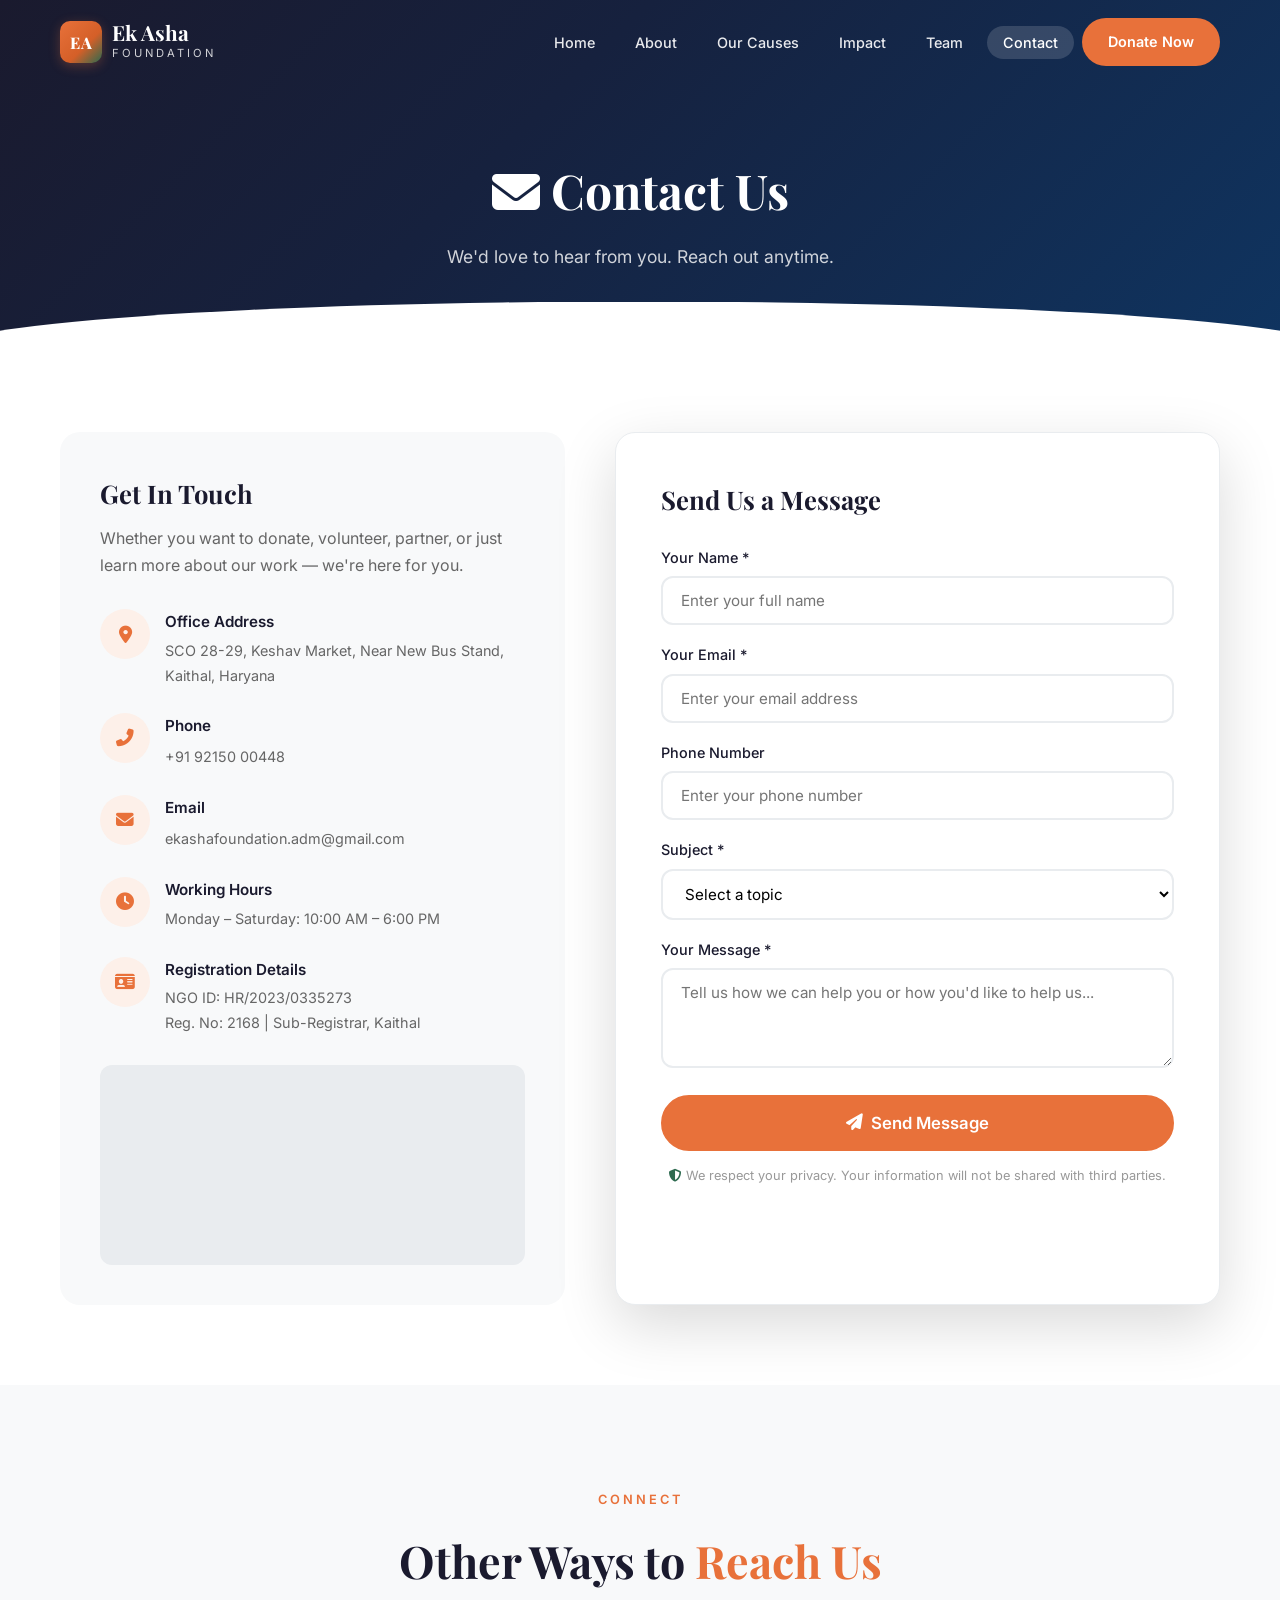
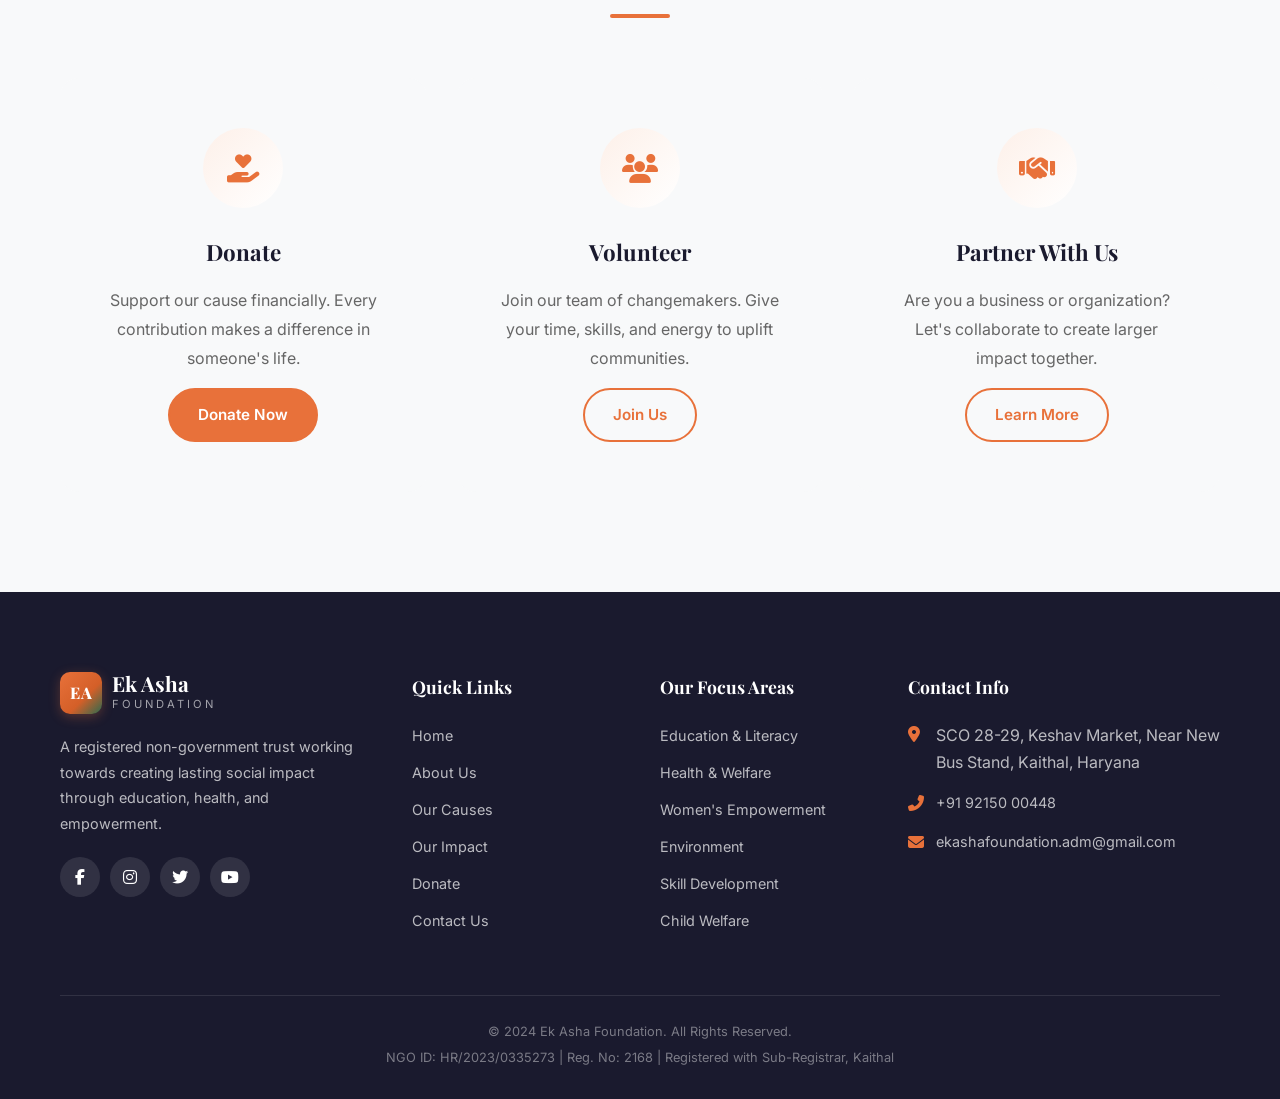
==== contact.html @ ba0895a5 "Initial commit: Ek Asha Foundation NGO website with donation, contact, Gupt Daan feature, and news s" ====
<!DOCTYPE html>
<html lang="en">
<head>
    <meta charset="UTF-8">
    <meta name="viewport" content="width=device-width, initial-scale=1.0">
    <title>Contact Us — Ek Asha Foundation</title>
    <meta name="description" content="Get in touch with Ek Asha Foundation. Visit our office in Kaithal, call us, or send us a message.">
    <link rel="preconnect" href="https://fonts.googleapis.com">
    <link href="https://fonts.googleapis.com/css2?family=Playfair+Display:wght@400;600;700;800&family=Inter:wght@300;400;500;600;700&display=swap" rel="stylesheet">
    <link rel="stylesheet" href="https://cdnjs.cloudflare.com/ajax/libs/font-awesome/6.5.0/css/all.min.css">
    <link rel="stylesheet" href="css/style.css">
</head>
<body>

    <!-- Navigation -->
    <nav class="navbar scrolled" id="navbar">
        <div class="container nav-container">
            <a href="index.html" class="logo">
                <span class="logo-icon"><span class="logo-monogram">EA</span></span>
                <div>
                    <span class="logo-text">Ek Asha</span>
                    <span class="logo-sub">Foundation</span>
                </div>
            </a>
            <ul class="nav-links" id="navLinks">
                <li><a href="index.html">Home</a></li>
                <li><a href="index.html#about">About</a></li>
                <li><a href="index.html#causes">Our Causes</a></li>
                <li><a href="index.html#impact">Impact</a></li>
                <li><a href="index.html#team">Team</a></li>
                <li><a href="contact.html" class="active">Contact</a></li>
                <li><a href="donate.html" class="btn btn-donate-nav">Donate Now</a></li>
            </ul>
            <button class="hamburger" id="hamburger" aria-label="Toggle menu">
                <span></span><span></span><span></span>
            </button>
        </div>
    </nav>

    <!-- Page Header -->
    <div class="page-header">
        <h1><i class="fas fa-envelope"></i> Contact Us</h1>
        <p>We'd love to hear from you. Reach out anytime.</p>
    </div>

    <!-- Contact Section -->
    <section class="contact-section">
        <div class="container">
            <div class="contact-grid">
                <!-- Left: Contact Info -->
                <div class="contact-info-card">
                    <h2>Get In Touch</h2>
                    <p>Whether you want to donate, volunteer, partner, or just learn more about our work — we're here for you.</p>

                    <div class="contact-info-item">
                        <div class="contact-info-icon">
                            <i class="fas fa-map-marker-alt"></i>
                        </div>
                        <div class="contact-info-text">
                            <h4>Office Address</h4>
                            <p>SCO 28-29, Keshav Market, Near New Bus Stand, Kaithal, Haryana</p>
                        </div>
                    </div>

                    <div class="contact-info-item">
                        <div class="contact-info-icon">
                            <i class="fas fa-phone-alt"></i>
                        </div>
                        <div class="contact-info-text">
                            <h4>Phone</h4>
                            <a href="tel:+919215000448">+91 92150 00448</a>
                        </div>
                    </div>

                    <div class="contact-info-item">
                        <div class="contact-info-icon">
                            <i class="fas fa-envelope"></i>
                        </div>
                        <div class="contact-info-text">
                            <h4>Email</h4>
                            <a href="mailto:ekashafoundation.adm@gmail.com">ekashafoundation.adm@gmail.com</a>
                        </div>
                    </div>

                    <div class="contact-info-item">
                        <div class="contact-info-icon">
                            <i class="fas fa-clock"></i>
                        </div>
                        <div class="contact-info-text">
                            <h4>Working Hours</h4>
                            <p>Monday – Saturday: 10:00 AM – 6:00 PM</p>
                        </div>
                    </div>

                    <div class="contact-info-item">
                        <div class="contact-info-icon">
                            <i class="fas fa-id-card"></i>
                        </div>
                        <div class="contact-info-text">
                            <h4>Registration Details</h4>
                            <p>NGO ID: HR/2023/0335273<br>Reg. No: 2168 | Sub-Registrar, Kaithal</p>
                        </div>
                    </div>

                    <!-- Map -->
                    <div class="contact-map">
                        <iframe
                            src="https://www.google.com/maps/embed?pb=!1m18!1m12!1m3!1d3452.5!2d76.4!3d29.8!2m3!1f0!2f0!3f0!3m2!1i1024!2i768!4f13.1!3m3!1m2!1s0x0%3A0x0!2sKaithal%2C+Haryana!5e0!3m2!1sen!2sin!4v1"
                            allowfullscreen=""
                            loading="lazy"
                            referrerpolicy="no-referrer-when-downgrade"
                            title="Ek Asha Foundation Location">
                        </iframe>
                    </div>
                </div>

                <!-- Right: Contact Form -->
                <div class="contact-form-card">
                    <h2>Send Us a Message</h2>

                    <form id="contactForm">
                        <div class="form-group">
                            <label for="contactName">Your Name *</label>
                            <input type="text" id="contactName" name="name" placeholder="Enter your full name" required>
                        </div>

                        <div class="form-group">
                            <label for="contactEmail">Your Email *</label>
                            <input type="email" id="contactEmail" name="email" placeholder="Enter your email address" required>
                        </div>

                        <div class="form-group">
                            <label for="contactPhone">Phone Number</label>
                            <input type="tel" id="contactPhone" name="phone" placeholder="Enter your phone number">
                        </div>

                        <div class="form-group">
                            <label for="contactSubject">Subject *</label>
                            <select id="contactSubject" name="subject" required>
                                <option value="">Select a topic</option>
                                <option value="donation">Donation Inquiry</option>
                                <option value="volunteer">Volunteer</option>
                                <option value="partnership">Partnership / Collaboration</option>
                                <option value="programs">Program Information</option>
                                <option value="media">Media / Press</option>
                                <option value="other">Other</option>
                            </select>
                        </div>

                        <div class="form-group">
                            <label for="contactMessage">Your Message *</label>
                            <textarea id="contactMessage" name="message" placeholder="Tell us how we can help you or how you'd like to help us..." required></textarea>
                        </div>

                        <button type="submit" class="btn btn-primary btn-lg" style="width: 100%; justify-content: center;">
                            <i class="fas fa-paper-plane"></i> Send Message
                        </button>

                        <p class="form-note">
                            <i class="fas fa-shield-alt"></i> We respect your privacy. Your information will not be shared with third parties.
                        </p>
                    </form>
                </div>
            </div>
        </div>
    </section>

    <!-- Other Ways to Connect -->
    <section class="section" style="background: var(--bg-light);">
        <div class="container">
            <div class="section-header">
                <span class="section-tag">Connect</span>
                <h2>Other Ways to <span class="highlight">Reach Us</span></h2>
                <div class="section-line"></div>
            </div>
            <div class="mv-grid">
                <div class="mv-card">
                    <div class="mv-icon"><i class="fas fa-hand-holding-heart"></i></div>
                    <h3>Donate</h3>
                    <p>Support our cause financially. Every contribution makes a difference in someone's life.</p>
                    <a href="donate.html" class="btn btn-primary" style="margin-top: 15px;">Donate Now</a>
                </div>
                <div class="mv-card">
                    <div class="mv-icon"><i class="fas fa-users"></i></div>
                    <h3>Volunteer</h3>
                    <p>Join our team of changemakers. Give your time, skills, and energy to uplift communities.</p>
                    <a href="mailto:ekashafoundation.adm@gmail.com" class="btn btn-outline" style="margin-top: 15px;">Join Us</a>
                </div>
                <div class="mv-card">
                    <div class="mv-icon"><i class="fas fa-handshake"></i></div>
                    <h3>Partner With Us</h3>
                    <p>Are you a business or organization? Let's collaborate to create larger impact together.</p>
                    <a href="mailto:ekashafoundation.adm@gmail.com" class="btn btn-outline" style="margin-top: 15px;">Learn More</a>
                </div>
            </div>
        </div>
    </section>

    <!-- Footer -->
    <footer class="footer">
        <div class="container">
            <div class="footer-grid">
                <div class="footer-col">
                    <div class="footer-logo">
                        <span class="logo-icon"><span class="logo-monogram">EA</span></span>
                        <div>
                            <span class="logo-text">Ek Asha</span>
                            <span class="logo-sub">Foundation</span>
                        </div>
                    </div>
                    <p>A registered non-government trust working towards creating lasting social impact through education, health, and empowerment.</p>
                    <div class="footer-social">
                        <a href="#" aria-label="Facebook"><i class="fab fa-facebook-f"></i></a>
                        <a href="#" aria-label="Instagram"><i class="fab fa-instagram"></i></a>
                        <a href="#" aria-label="Twitter"><i class="fab fa-twitter"></i></a>
                        <a href="#" aria-label="YouTube"><i class="fab fa-youtube"></i></a>
                    </div>
                </div>
                <div class="footer-col">
                    <h4>Quick Links</h4>
                    <ul>
                        <li><a href="index.html">Home</a></li>
                        <li><a href="index.html#about">About Us</a></li>
                        <li><a href="index.html#causes">Our Causes</a></li>
                        <li><a href="index.html#impact">Our Impact</a></li>
                        <li><a href="donate.html">Donate</a></li>
                        <li><a href="contact.html">Contact Us</a></li>
                    </ul>
                </div>
                <div class="footer-col">
                    <h4>Our Focus Areas</h4>
                    <ul>
                        <li><a href="index.html#causes">Education & Literacy</a></li>
                        <li><a href="index.html#causes">Health & Welfare</a></li>
                        <li><a href="index.html#causes">Women's Empowerment</a></li>
                        <li><a href="index.html#causes">Environment</a></li>
                        <li><a href="index.html#causes">Skill Development</a></li>
                        <li><a href="index.html#causes">Child Welfare</a></li>
                    </ul>
                </div>
                <div class="footer-col">
                    <h4>Contact Info</h4>
                    <ul class="contact-list">
                        <li>
                            <i class="fas fa-map-marker-alt"></i>
                            <span>SCO 28-29, Keshav Market, Near New Bus Stand, Kaithal, Haryana</span>
                        </li>
                        <li>
                            <i class="fas fa-phone-alt"></i>
                            <a href="tel:+919215000448">+91 92150 00448</a>
                        </li>
                        <li>
                            <i class="fas fa-envelope"></i>
                            <a href="mailto:ekashafoundation.adm@gmail.com">ekashafoundation.adm@gmail.com</a>
                        </li>
                    </ul>
                </div>
            </div>
            <div class="footer-bottom">
                <div class="footer-legal">
                    <p>&copy; 2024 Ek Asha Foundation. All Rights Reserved.</p>
                    <p>NGO ID: HR/2023/0335273 | Reg. No: 2168 | Registered with Sub-Registrar, Kaithal</p>
                </div>
            </div>
        </div>
    </footer>

    <a href="#" class="back-to-top visible" id="backToTop" aria-label="Back to top">
        <i class="fas fa-arrow-up"></i>
    </a>

    <script src="js/main.js"></script>
</body>
</html>
---- css/style.css ----
/* ========================================
   EK ASHA FOUNDATION — MAIN STYLESHEET
   Professional NGO Website Design
   ======================================== */

/* ---- CSS Variables ---- */
:root {
    --primary: #e8713a;
    --primary-dark: #d45f28;
    --primary-light: #fdf0e9;
    --secondary: #2d6a4f;
    --secondary-dark: #1b4332;
    --secondary-light: #d8f3dc;
    --accent: #f9c74f;
    --dark: #1a1a2e;
    --dark-2: #16213e;
    --text: #333333;
    --text-light: #666666;
    --text-muted: #999999;
    --bg: #ffffff;
    --bg-light: #f8f9fa;
    --bg-warm: #fefaf6;
    --border: #e9ecef;
    --shadow: 0 4px 20px rgba(0, 0, 0, 0.08);
    --shadow-lg: 0 10px 40px rgba(0, 0, 0, 0.12);
    --shadow-xl: 0 20px 60px rgba(0, 0, 0, 0.15);
    --radius: 12px;
    --radius-lg: 20px;
    --radius-xl: 30px;
    --transition: all 0.3s cubic-bezier(0.4, 0, 0.2, 1);
    --font-heading: 'Playfair Display', Georgia, serif;
    --font-body: 'Inter', -apple-system, BlinkMacSystemFont, sans-serif;
}

/* ---- Reset & Base ---- */
*,
*::before,
*::after {
    margin: 0;
    padding: 0;
    box-sizing: border-box;
}

html {
    scroll-behavior: smooth;
    font-size: 16px;
}

body {
    font-family: var(--font-body);
    color: var(--text);
    background: var(--bg);
    line-height: 1.7;
    overflow-x: hidden;
    -webkit-font-smoothing: antialiased;
}

a {
    text-decoration: none;
    color: inherit;
    transition: var(--transition);
}

img {
    max-width: 100%;
    display: block;
}

ul {
    list-style: none;
}

.container {
    max-width: 1200px;
    margin: 0 auto;
    padding: 0 20px;
}

.section {
    padding: 100px 0;
}

/* ---- Preloader ---- */

/* Logo Monogram */
.logo-monogram {
    display: inline-flex;
    align-items: center;
    justify-content: center;
    width: 42px;
    height: 42px;
    border-radius: 10px;
    background: linear-gradient(135deg, var(--primary) 0%, #d45f28 60%, var(--secondary) 100%);
    color: white;
    font-family: var(--font-heading);
    font-weight: 800;
    font-size: 1rem;
    letter-spacing: 1px;
    box-shadow: 0 3px 12px rgba(232, 113, 58, 0.3);
    transition: var(--transition);
}

.logo:hover .logo-monogram,
.footer-logo:hover .logo-monogram {
    transform: rotate(-5deg) scale(1.05);
    box-shadow: 0 5px 20px rgba(232, 113, 58, 0.5);
}

.loader .logo-monogram {
    width: 70px;
    height: 70px;
    font-size: 1.6rem;
    border-radius: 16px;
    animation: pulse 1.5s infinite;
}

#preloader {
    position: fixed;
    top: 0;
    left: 0;
    width: 100%;
    height: 100%;
    background: var(--dark);
    display: flex;
    align-items: center;
    justify-content: center;
    z-index: 10000;
    transition: opacity 0.5s, visibility 0.5s;
}

#preloader.hidden {
    opacity: 0;
    visibility: hidden;
}

.loader {
    text-align: center;
    color: white;
}

.loader-icon {
    font-size: 3rem;
    display: flex;
    align-items: center;
    justify-content: center;
}

.loader p {
    margin-top: 15px;
    font-family: var(--font-heading);
    font-size: 1.2rem;
    letter-spacing: 2px;
    opacity: 0.8;
}

@keyframes pulse {
    0%, 100% { transform: scale(1); opacity: 1; }
    50% { transform: scale(1.2); opacity: 0.7; }
}

/* ---- Buttons ---- */
.btn {
    display: inline-flex;
    align-items: center;
    gap: 8px;
    padding: 12px 28px;
    border-radius: 50px;
    font-weight: 600;
    font-size: 0.95rem;
    border: 2px solid transparent;
    cursor: pointer;
    transition: var(--transition);
    font-family: var(--font-body);
    text-align: center;
}

.btn-lg {
    padding: 16px 36px;
    font-size: 1.05rem;
}

.btn-primary {
    background: var(--primary);
    color: white;
    border-color: var(--primary);
}

.btn-primary:hover {
    background: var(--primary-dark);
    border-color: var(--primary-dark);
    transform: translateY(-2px);
    box-shadow: 0 8px 25px rgba(232, 113, 58, 0.4);
}

.btn-outline {
    background: transparent;
    color: var(--primary);
    border-color: var(--primary);
}

.btn-outline:hover {
    background: var(--primary);
    color: white;
    transform: translateY(-2px);
}

.btn-outline-light {
    background: transparent;
    color: white;
    border-color: white;
}

.btn-outline-light:hover {
    background: white;
    color: var(--dark);
    transform: translateY(-2px);
}

/* ---- Navbar ---- */
.navbar {
    position: fixed;
    top: 0;
    left: 0;
    width: 100%;
    z-index: 1000;
    padding: 18px 0;
    transition: var(--transition);
    background: transparent;
}

.navbar.scrolled {
    background: rgba(255, 255, 255, 0.97);
    backdrop-filter: blur(20px);
    padding: 10px 0;
    box-shadow: 0 2px 30px rgba(0, 0, 0, 0.08);
}

.nav-container {
    display: flex;
    align-items: center;
    justify-content: space-between;
}

.logo {
    display: flex;
    align-items: center;
    gap: 10px;
}

.logo-icon {
    font-size: 1.8rem;
    display: flex;
    align-items: center;
}

.logo-text {
    display: block;
    font-family: var(--font-heading);
    font-weight: 700;
    font-size: 1.3rem;
    color: white;
    line-height: 1.1;
}

.logo-sub {
    display: block;
    font-size: 0.7rem;
    letter-spacing: 3px;
    text-transform: uppercase;
    color: rgba(255, 255, 255, 0.8);
    font-weight: 400;
}

.navbar.scrolled .logo-text {
    color: var(--dark);
}

.navbar.scrolled .logo-sub {
    color: var(--text-light);
}

.nav-links {
    display: flex;
    align-items: center;
    gap: 8px;
}

.nav-links a {
    color: rgba(255, 255, 255, 0.9);
    font-size: 0.9rem;
    font-weight: 500;
    padding: 8px 16px;
    border-radius: 50px;
    transition: var(--transition);
}

.nav-links a:hover,
.nav-links a.active {
    color: white;
    background: rgba(255, 255, 255, 0.15);
}

.navbar.scrolled .nav-links a {
    color: var(--text);
}

.navbar.scrolled .nav-links a:hover,
.navbar.scrolled .nav-links a.active {
    color: var(--primary);
    background: var(--primary-light);
}

.btn-donate-nav {
    background: var(--primary) !important;
    color: white !important;
    padding: 10px 24px !important;
    font-weight: 600 !important;
}

.btn-donate-nav:hover {
    background: var(--primary-dark) !important;
    transform: translateY(-2px);
    box-shadow: 0 5px 15px rgba(232, 113, 58, 0.4);
}

.hamburger {
    display: none;
    flex-direction: column;
    gap: 5px;
    background: none;
    border: none;
    cursor: pointer;
    padding: 5px;
    z-index: 1001;
}

.hamburger span {
    width: 25px;
    height: 3px;
    background: white;
    border-radius: 3px;
    transition: var(--transition);
}

.navbar.scrolled .hamburger span {
    background: var(--dark);
}

.hamburger.active span:nth-child(1) {
    transform: rotate(45deg) translate(5px, 6px);
}

.hamburger.active span:nth-child(2) {
    opacity: 0;
}

.hamburger.active span:nth-child(3) {
    transform: rotate(-45deg) translate(5px, -6px);
}

/* ---- Hero Section ---- */
.hero {
    position: relative;
    min-height: 100vh;
    display: flex;
    align-items: center;
    justify-content: center;
    background: linear-gradient(135deg, #1a1a2e 0%, #16213e 40%, #0f3460 100%);
    overflow: hidden;
}

.hero-overlay {
    position: absolute;
    top: 0;
    left: 0;
    width: 100%;
    height: 100%;
    background:
        radial-gradient(ellipse at 30% 50%, rgba(232, 113, 58, 0.15) 0%, transparent 60%),
        radial-gradient(ellipse at 70% 80%, rgba(45, 106, 79, 0.15) 0%, transparent 50%);
}

.hero-particles {
    position: absolute;
    top: 0;
    left: 0;
    width: 100%;
    height: 100%;
    pointer-events: none;
}

.particle {
    position: absolute;
    width: 4px;
    height: 4px;
    background: rgba(255, 255, 255, 0.3);
    border-radius: 50%;
    animation: float-particle linear infinite;
}

@keyframes float-particle {
    0% { transform: translateY(100vh) rotate(0deg); opacity: 0; }
    10% { opacity: 1; }
    90% { opacity: 1; }
    100% { transform: translateY(-10vh) rotate(720deg); opacity: 0; }
}

.hero-content {
    position: relative;
    z-index: 2;
    text-align: center;
    color: white;
    padding-top: 80px;
}

.hero-badge {
    display: inline-block;
    padding: 8px 20px;
    background: rgba(255, 255, 255, 0.1);
    border: 1px solid rgba(255, 255, 255, 0.2);
    border-radius: 50px;
    font-size: 0.8rem;
    letter-spacing: 1px;
    margin-bottom: 30px;
    backdrop-filter: blur(10px);
}

.hero h1 {
    font-family: var(--font-heading);
    font-size: clamp(2.5rem, 6vw, 4.5rem);
    font-weight: 800;
    line-height: 1.15;
    margin-bottom: 25px;
}

.highlight {
    color: var(--primary);
}

.highlight-light {
    color: var(--accent);
}

.hero-subtitle {
    font-size: clamp(1rem, 2vw, 1.2rem);
    max-width: 650px;
    margin: 0 auto 40px;
    opacity: 0.85;
    line-height: 1.8;
    font-weight: 300;
}

.hero-buttons {
    display: flex;
    gap: 16px;
    justify-content: center;
    flex-wrap: wrap;
    margin-bottom: 60px;
}

.hero-stats {
    display: flex;
    gap: 50px;
    justify-content: center;
    flex-wrap: wrap;
    padding-top: 40px;
    border-top: 1px solid rgba(255, 255, 255, 0.1);
}

.hero-stat {
    text-align: center;
}

.stat-number {
    display: block;
    font-family: var(--font-heading);
    font-size: 2.5rem;
    font-weight: 700;
    color: var(--accent);
}

.stat-plus {
    font-family: var(--font-heading);
    font-size: 2rem;
    font-weight: 700;
    color: var(--accent);
}

.stat-label {
    display: block;
    font-size: 0.85rem;
    opacity: 0.7;
    margin-top: 5px;
    letter-spacing: 1px;
    text-transform: uppercase;
}

.hero-scroll {
    position: absolute;
    bottom: 30px;
    left: 50%;
    transform: translateX(-50%);
    z-index: 2;
}

.hero-scroll a {
    color: white;
    font-size: 1.5rem;
    opacity: 0.5;
    animation: bounce 2s infinite;
}

@keyframes bounce {
    0%, 20%, 50%, 80%, 100% { transform: translateY(0); }
    40% { transform: translateY(-10px); }
    60% { transform: translateY(-5px); }
}

/* ---- Section Headers ---- */
.section-header {
    text-align: center;
    margin-bottom: 60px;
}

.section-tag {
    display: inline-block;
    font-size: 0.8rem;
    font-weight: 600;
    letter-spacing: 3px;
    text-transform: uppercase;
    color: var(--primary);
    margin-bottom: 12px;
}

.section-header h2 {
    font-family: var(--font-heading);
    font-size: clamp(1.8rem, 4vw, 2.8rem);
    font-weight: 700;
    color: var(--dark);
    margin-bottom: 15px;
}

.section-header.light h2 {
    color: white;
}

.section-header.light .section-tag {
    color: var(--accent);
}

.section-line {
    width: 60px;
    height: 4px;
    background: var(--primary);
    margin: 0 auto 20px;
    border-radius: 2px;
}

.section-line.light {
    background: var(--accent);
}

.section-desc {
    font-size: 1.05rem;
    color: var(--text-light);
    max-width: 600px;
    margin: 0 auto;
}

/* ---- About Section ---- */
.about {
    background: var(--bg-warm);
}

.about-grid {
    display: grid;
    grid-template-columns: 1fr 1fr;
    gap: 60px;
    align-items: center;
}

.about-content h3 {
    font-family: var(--font-heading);
    font-size: 1.6rem;
    margin-bottom: 20px;
    color: var(--dark);
}

.about-content p {
    color: var(--text-light);
    margin-bottom: 15px;
    line-height: 1.8;
}

.about-features {
    display: flex;
    flex-direction: column;
    gap: 12px;
    margin: 25px 0 30px;
}

.about-feature {
    display: flex;
    align-items: center;
    gap: 12px;
    font-weight: 500;
}

.about-feature i {
    color: var(--secondary);
    font-size: 1.1rem;
}

.about-card-stack {
    display: flex;
    flex-direction: column;
    gap: 20px;
}

.about-card {
    background: white;
    padding: 30px;
    border-radius: var(--radius);
    box-shadow: var(--shadow);
    display: flex;
    align-items: center;
    gap: 20px;
    transition: var(--transition);
}

.about-card:hover {
    transform: translateX(10px);
    box-shadow: var(--shadow-lg);
}

.about-card-icon {
    font-size: 2rem;
    min-width: 50px;
    text-align: center;
}

.about-card h4 {
    font-family: var(--font-heading);
    font-size: 1.1rem;
    margin-bottom: 5px;
}

.about-card p {
    font-size: 0.9rem;
    color: var(--text-light);
    margin-bottom: 0;
}

/* ---- Mission & Vision ---- */
.mission-vision {
    background: white;
}

.mv-grid {
    display: grid;
    grid-template-columns: repeat(3, 1fr);
    gap: 30px;
}

.mv-card {
    text-align: center;
    padding: 50px 35px;
    border-radius: var(--radius-lg);
    background: var(--bg-light);
    transition: var(--transition);
    position: relative;
    overflow: hidden;
}

.mv-card::before {
    content: '';
    position: absolute;
    top: 0;
    left: 0;
    width: 100%;
    height: 4px;
    background: linear-gradient(90deg, var(--primary), var(--secondary));
    transform: scaleX(0);
    transition: var(--transition);
}

.mv-card:hover::before {
    transform: scaleX(1);
}

.mv-card:hover {
    transform: translateY(-5px);
    box-shadow: var(--shadow-lg);
}

.mv-icon {
    width: 80px;
    height: 80px;
    border-radius: 50%;
    background: linear-gradient(135deg, var(--primary-light), white);
    display: flex;
    align-items: center;
    justify-content: center;
    margin: 0 auto 25px;
}

.mv-icon i {
    font-size: 1.8rem;
    color: var(--primary);
}

.mv-card h3 {
    font-family: var(--font-heading);
    font-size: 1.4rem;
    margin-bottom: 15px;
    color: var(--dark);
}

.mv-card p {
    color: var(--text-light);
    line-height: 1.8;
}

/* ---- Causes Section ---- */
.causes {
    background: var(--bg-light);
}

.causes-grid {
    display: grid;
    grid-template-columns: repeat(4, 1fr);
    gap: 25px;
}

.cause-card {
    background: white;
    border-radius: var(--radius);
    padding: 35px 25px;
    text-align: center;
    transition: var(--transition);
    position: relative;
    overflow: hidden;
}

.cause-card:hover {
    transform: translateY(-8px);
    box-shadow: var(--shadow-lg);
}

.cause-icon {
    width: 70px;
    height: 70px;
    border-radius: 50%;
    background: var(--primary-light);
    display: flex;
    align-items: center;
    justify-content: center;
    margin: 0 auto 20px;
    transition: var(--transition);
}

.cause-card:hover .cause-icon {
    background: var(--primary);
}

.cause-icon i {
    font-size: 1.5rem;
    color: var(--primary);
    transition: var(--transition);
}

.cause-card:hover .cause-icon i {
    color: white;
}

.cause-card h3 {
    font-family: var(--font-heading);
    font-size: 1.1rem;
    margin-bottom: 12px;
    color: var(--dark);
}

.cause-card p {
    font-size: 0.88rem;
    color: var(--text-light);
    line-height: 1.7;
    margin-bottom: 20px;
}

.cause-progress {
    height: 5px;
    background: var(--bg-light);
    border-radius: 3px;
    overflow: hidden;
    margin-bottom: 15px;
}

.progress-bar {
    height: 100%;
    background: linear-gradient(90deg, var(--primary), var(--secondary));
    border-radius: 3px;
    width: 0;
    transition: width 1.5s ease-out;
}

.cause-tag {
    display: inline-block;
    font-size: 0.7rem;
    font-weight: 600;
    letter-spacing: 1px;
    text-transform: uppercase;
    color: var(--secondary);
    background: var(--secondary-light);
    padding: 4px 12px;
    border-radius: 50px;
}

/* ---- Impact Section ---- */
.impact-section {
    background: linear-gradient(135deg, #1a1a2e 0%, #16213e 40%, #0f3460 100%);
    position: relative;
}

.impact-overlay {
    position: absolute;
    top: 0;
    left: 0;
    width: 100%;
    height: 100%;
    background: radial-gradient(ellipse at center, rgba(232, 113, 58, 0.08) 0%, transparent 60%);
}

.impact-grid {
    display: grid;
    grid-template-columns: repeat(3, 1fr);
    gap: 30px;
    position: relative;
    z-index: 2;
}

.impact-card {
    text-align: center;
    padding: 40px 20px;
    border-radius: var(--radius);
    background: rgba(255, 255, 255, 0.05);
    border: 1px solid rgba(255, 255, 255, 0.1);
    backdrop-filter: blur(10px);
    transition: var(--transition);
}

.impact-card:hover {
    background: rgba(255, 255, 255, 0.1);
    transform: translateY(-5px);
}

.impact-icon {
    margin-bottom: 15px;
}

.impact-icon i {
    font-size: 2rem;
    color: var(--accent);
}

.impact-number {
    font-family: var(--font-heading);
    font-size: 3rem;
    font-weight: 700;
    color: white;
    line-height: 1;
}

.impact-label {
    font-size: 1rem;
    font-weight: 600;
    color: rgba(255, 255, 255, 0.9);
    margin: 10px 0 5px;
}

.impact-detail {
    font-size: 0.8rem;
    color: rgba(255, 255, 255, 0.5);
}

/* ---- How We Work ---- */
.how-we-work {
    background: white;
}

.process-timeline {
    max-width: 700px;
    margin: 0 auto;
    position: relative;
}

.process-timeline::before {
    content: '';
    position: absolute;
    left: 40px;
    top: 0;
    bottom: 0;
    width: 2px;
    background: linear-gradient(to bottom, var(--primary), var(--secondary));
}

.process-step {
    display: flex;
    gap: 30px;
    margin-bottom: 40px;
    align-items: flex-start;
}

.process-step:last-child {
    margin-bottom: 0;
}

.step-number {
    min-width: 80px;
    height: 80px;
    border-radius: 50%;
    background: white;
    border: 3px solid var(--primary);
    display: flex;
    align-items: center;
    justify-content: center;
    font-family: var(--font-heading);
    font-size: 1.5rem;
    font-weight: 700;
    color: var(--primary);
    position: relative;
    z-index: 2;
    transition: var(--transition);
}

.process-step:hover .step-number {
    background: var(--primary);
    color: white;
}

.step-content {
    padding-top: 15px;
}

.step-content h3 {
    font-family: var(--font-heading);
    font-size: 1.3rem;
    margin-bottom: 8px;
    color: var(--dark);
}

.step-content p {
    color: var(--text-light);
    line-height: 1.7;
}

/* ---- Team Section ---- */
.team {
    background: var(--bg-warm);
}

.team-grid {
    display: grid;
    grid-template-columns: repeat(3, 1fr);
    gap: 30px;
}

.team-card {
    text-align: center;
    background: white;
    padding: 50px 30px 40px;
    border-radius: var(--radius-lg);
    transition: var(--transition);
    position: relative;
    overflow: hidden;
}

.team-card::before {
    content: '';
    position: absolute;
    top: 0;
    left: 0;
    width: 100%;
    height: 5px;
    background: linear-gradient(90deg, var(--primary), var(--accent));
}

.team-card:hover {
    transform: translateY(-8px);
    box-shadow: var(--shadow-lg);
}

.team-avatar {
    margin-bottom: 20px;
}

.avatar-placeholder {
    width: 100px;
    height: 100px;
    border-radius: 50%;
    background: linear-gradient(135deg, var(--primary-light), var(--secondary-light));
    display: flex;
    align-items: center;
    justify-content: center;
    margin: 0 auto;
    border: 4px solid white;
    box-shadow: var(--shadow);
}

.avatar-placeholder i {
    font-size: 2.5rem;
    color: var(--primary);
}

.team-card h3 {
    font-family: var(--font-heading);
    font-size: 1.3rem;
    margin-bottom: 5px;
    color: var(--dark);
}

.team-role {
    display: inline-block;
    font-size: 0.8rem;
    font-weight: 600;
    letter-spacing: 2px;
    text-transform: uppercase;
    color: var(--primary);
    margin-bottom: 15px;
}

.team-card p {
    color: var(--text-light);
    font-size: 0.9rem;
    line-height: 1.7;
    margin-bottom: 20px;
}

.team-social a {
    display: inline-flex;
    align-items: center;
    justify-content: center;
    width: 40px;
    height: 40px;
    border-radius: 50%;
    background: var(--bg-light);
    color: var(--text-light);
    margin: 0 5px;
    transition: var(--transition);
}

.team-social a:hover {
    background: var(--primary);
    color: white;
}

/* ---- Areas Section ---- */
.areas {
    background: var(--bg-light);
}

.areas-grid {
    display: grid;
    grid-template-columns: repeat(3, 1fr);
    gap: 30px;
}

.area-card {
    background: white;
    padding: 40px 30px;
    border-radius: var(--radius);
    text-align: center;
    transition: var(--transition);
    border: 2px solid transparent;
}

.area-card:hover {
    border-color: var(--primary);
    transform: translateY(-5px);
    box-shadow: var(--shadow);
}

.area-icon {
    margin-bottom: 15px;
}

.area-icon i {
    font-size: 2rem;
    color: var(--primary);
}

.area-card h3 {
    font-family: var(--font-heading);
    font-size: 1.4rem;
    margin-bottom: 10px;
    color: var(--dark);
}

.area-card p {
    color: var(--text-light);
    font-size: 0.9rem;
    line-height: 1.7;
}

/* ---- Gallery Section ---- */
.gallery {
    background: white;
}

.gallery-grid {
    display: grid;
    grid-template-columns: repeat(3, 1fr);
    gap: 25px;
}

.gallery-item {
    border-radius: var(--radius);
    overflow: hidden;
    transition: var(--transition);
}

.gallery-item:hover {
    transform: translateY(-5px);
    box-shadow: var(--shadow-lg);
}

.gallery-placeholder {
    height: 250px;
    display: flex;
    flex-direction: column;
    align-items: center;
    justify-content: center;
    gap: 15px;
    transition: var(--transition);
}

.gallery-placeholder:hover {
    transform: scale(1.02);
}

.gallery-placeholder i {
    font-size: 3rem;
    opacity: 0.5;
}

.gallery-placeholder span {
    font-weight: 600;
    font-size: 0.9rem;
    opacity: 0.7;
    letter-spacing: 1px;
}

/* ---- News & Media Section ---- */
.news-section {
    background: var(--bg-warm);
}

.news-grid {
    display: grid;
    grid-template-columns: repeat(2, 1fr);
    gap: 35px;
}

.news-card {
    background: white;
    border-radius: var(--radius-lg);
    overflow: hidden;
    transition: var(--transition);
    box-shadow: var(--shadow);
    position: relative;
}

.news-card:hover {
    transform: translateY(-8px);
    box-shadow: var(--shadow-xl);
}

.news-badge {
    position: absolute;
    top: 15px;
    left: 15px;
    z-index: 3;
    background: white;
    color: var(--dark);
    font-size: 0.75rem;
    font-weight: 700;
    padding: 6px 14px;
    border-radius: 50px;
    box-shadow: 0 2px 10px rgba(0, 0, 0, 0.1);
    display: flex;
    align-items: center;
    gap: 6px;
    letter-spacing: 0.5px;
}

.news-badge i {
    color: var(--primary);
}

.news-image {
    position: relative;
    overflow: hidden;
}

.news-card .news-placeholder {
    height: 220px;
    display: flex;
    flex-direction: column;
    align-items: center;
    justify-content: center;
    gap: 10px;
    transition: var(--transition);
}

.news-card:hover .news-placeholder {
    transform: scale(1.03);
}

.news-card .news-placeholder i {
    font-size: 2.5rem;
    opacity: 0.35;
}

.news-card .news-placeholder span {
    font-family: var(--font-heading);
    font-size: 1.3rem;
    font-weight: 700;
    opacity: 0.5;
}

.news-content {
    padding: 28px 30px 30px;
}

.news-date {
    display: inline-flex;
    align-items: center;
    gap: 6px;
    font-size: 0.78rem;
    font-weight: 600;
    color: var(--primary);
    letter-spacing: 0.5px;
    margin-bottom: 12px;
}

.news-content h3 {
    font-family: var(--font-heading);
    font-size: 1.2rem;
    font-weight: 700;
    line-height: 1.5;
    color: var(--dark);
    margin-bottom: 14px;
}

.news-summary {
    font-size: 0.88rem;
    color: var(--text-light);
    line-height: 1.8;
    margin-bottom: 10px;
}

.news-tags {
    display: flex;
    flex-wrap: wrap;
    gap: 8px;
    margin-top: 18px;
}

.news-tag {
    display: inline-block;
    font-size: 0.7rem;
    font-weight: 600;
    letter-spacing: 0.5px;
    text-transform: uppercase;
    color: var(--secondary);
    background: var(--secondary-light);
    padding: 5px 12px;
    border-radius: 50px;
}

/* ---- CTA Section ---- */
.cta-section {
    background: linear-gradient(135deg, var(--primary) 0%, var(--primary-dark) 50%, #b84a1f 100%);
    position: relative;
    overflow: hidden;
}

.cta-overlay {
    position: absolute;
    top: 0;
    left: 0;
    width: 100%;
    height: 100%;
    background: url("data:image/svg+xml,%3Csvg width='60' height='60' viewBox='0 0 60 60' xmlns='http://www.w3.org/2000/svg'%3E%3Cg fill='none' fill-rule='evenodd'%3E%3Cg fill='%23ffffff' fill-opacity='0.05'%3E%3Cpath d='M36 34v-4h-2v4h-4v2h4v4h2v-4h4v-2h-4zm0-30V0h-2v4h-4v2h4v4h2V6h4V4h-4zM6 34v-4H4v4H0v2h4v4h2v-4h4v-2H6zM6 4V0H4v4H0v2h4v4h2V6h4V4H6z'/%3E%3C/g%3E%3C/g%3E%3C/svg%3E");
}

.cta-content {
    text-align: center;
    color: white;
    position: relative;
    z-index: 2;
}

.cta-content h2 {
    font-family: var(--font-heading);
    font-size: clamp(1.8rem, 4vw, 2.8rem);
    font-weight: 700;
    margin-bottom: 20px;
}

.cta-content p {
    font-size: 1.1rem;
    max-width: 600px;
    margin: 0 auto 35px;
    opacity: 0.9;
    line-height: 1.8;
}

.cta-buttons {
    display: flex;
    gap: 16px;
    justify-content: center;
    flex-wrap: wrap;
}

.cta-section .btn-primary {
    background: white;
    color: var(--primary);
    border-color: white;
}

.cta-section .btn-primary:hover {
    background: var(--dark);
    color: white;
    border-color: var(--dark);
}

/* ---- Newsletter ---- */
.newsletter {
    background: var(--bg-light);
    padding: 80px 0;
}

.newsletter-content {
    display: flex;
    align-items: center;
    justify-content: space-between;
    gap: 40px;
    max-width: 900px;
    margin: 0 auto;
}

.newsletter-text h3 {
    font-family: var(--font-heading);
    font-size: 1.5rem;
    margin-bottom: 8px;
    color: var(--dark);
}

.newsletter-text p {
    color: var(--text-light);
}

.newsletter-form {
    display: flex;
    gap: 10px;
    flex-shrink: 0;
}

.newsletter-form input {
    padding: 14px 24px;
    border: 2px solid var(--border);
    border-radius: 50px;
    font-size: 0.95rem;
    font-family: var(--font-body);
    width: 300px;
    transition: var(--transition);
    outline: none;
}

.newsletter-form input:focus {
    border-color: var(--primary);
}

/* ---- Footer ---- */
.footer {
    background: var(--dark);
    color: rgba(255, 255, 255, 0.7);
    padding: 80px 0 0;
}

.footer-grid {
    display: grid;
    grid-template-columns: 1.5fr 1fr 1fr 1.5fr;
    gap: 40px;
    padding-bottom: 50px;
    border-bottom: 1px solid rgba(255, 255, 255, 0.1);
}

.footer-logo {
    display: flex;
    align-items: center;
    gap: 10px;
    margin-bottom: 20px;
}

.footer-logo .logo-text {
    color: white;
}

.footer-logo .logo-sub {
    color: rgba(255, 255, 255, 0.6);
}

.footer-col p {
    line-height: 1.8;
    font-size: 0.9rem;
}

.footer-social {
    display: flex;
    gap: 10px;
    margin-top: 20px;
}

.footer-social a {
    width: 40px;
    height: 40px;
    border-radius: 50%;
    background: rgba(255, 255, 255, 0.1);
    display: flex;
    align-items: center;
    justify-content: center;
    color: white;
    transition: var(--transition);
}

.footer-social a:hover {
    background: var(--primary);
    transform: translateY(-3px);
}

.footer-col h4 {
    color: white;
    font-family: var(--font-heading);
    font-size: 1.1rem;
    margin-bottom: 20px;
}

.footer-col ul li {
    margin-bottom: 10px;
}

.footer-col ul li a {
    font-size: 0.9rem;
    transition: var(--transition);
}

.footer-col ul li a:hover {
    color: var(--primary);
    padding-left: 5px;
}

.contact-list li {
    display: flex;
    gap: 12px;
    align-items: flex-start;
    margin-bottom: 15px !important;
}

.contact-list li i {
    color: var(--primary);
    margin-top: 4px;
    min-width: 16px;
}

.footer-bottom {
    padding: 25px 0;
    text-align: center;
}

.footer-legal p {
    font-size: 0.8rem;
    opacity: 0.6;
    margin-bottom: 5px;
}

/* ---- Back to Top ---- */
.back-to-top {
    position: fixed;
    bottom: 30px;
    right: 30px;
    width: 50px;
    height: 50px;
    border-radius: 50%;
    background: var(--primary);
    color: white;
    display: flex;
    align-items: center;
    justify-content: center;
    font-size: 1.2rem;
    box-shadow: var(--shadow);
    opacity: 0;
    visibility: hidden;
    transition: var(--transition);
    z-index: 999;
}

.back-to-top.visible {
    opacity: 1;
    visibility: visible;
}

.back-to-top:hover {
    background: var(--primary-dark);
    transform: translateY(-3px);
}

/* ---- Animations (AOS replacement) ---- */
[data-aos] {
    opacity: 0;
    transition: all 0.7s cubic-bezier(0.4, 0, 0.2, 1);
}

[data-aos="fade-up"] {
    transform: translateY(40px);
}

[data-aos="fade-down"] {
    transform: translateY(-40px);
}

[data-aos="fade-right"] {
    transform: translateX(-40px);
}

[data-aos="fade-left"] {
    transform: translateX(40px);
}

[data-aos="zoom-in"] {
    transform: scale(0.9);
}

[data-aos].aos-animate {
    opacity: 1;
    transform: translate(0) scale(1);
}

/* ---- Gupt Daan (Anonymous Donation) ---- */
.gupt-daan-method {
    border-left-color: var(--secondary) !important;
    background: linear-gradient(135deg, #f0fdf4, #dcfce7) !important;
}

.gupt-daan-quote {
    margin-top: 15px;
    padding: 15px 20px;
    background: rgba(45, 106, 79, 0.08);
    border-radius: 10px;
    color: var(--secondary-dark);
    font-size: 0.9rem;
    line-height: 1.7;
    display: flex;
    gap: 10px;
    align-items: flex-start;
}

.gupt-daan-quote i {
    color: var(--secondary);
    margin-top: 3px;
    flex-shrink: 0;
}

.gupt-daan-toggle {
    display: flex;
    align-items: center;
    justify-content: space-between;
    gap: 15px;
    padding: 18px 22px;
    background: linear-gradient(135deg, #f0fdf4, #dcfce7);
    border: 2px solid #bbf7d0;
    border-radius: var(--radius);
    margin-bottom: 22px;
    transition: var(--transition);
}

.gupt-daan-toggle.active {
    background: linear-gradient(135deg, #dcfce7, #bbf7d0);
    border-color: var(--secondary);
    box-shadow: 0 4px 15px rgba(45, 106, 79, 0.15);
}

.gupt-toggle-left {
    display: flex;
    align-items: center;
    gap: 12px;
}

.gupt-toggle-left i {
    font-size: 1.5rem;
    color: var(--secondary);
}

.gupt-toggle-left strong {
    display: block;
    font-size: 0.95rem;
    color: var(--dark);
    margin-bottom: 2px;
}

.gupt-toggle-left span {
    font-size: 0.78rem;
    color: var(--text-light);
}

/* Toggle Switch */
.toggle-switch {
    position: relative;
    display: inline-block;
    width: 52px;
    height: 28px;
    flex-shrink: 0;
}

.toggle-switch input {
    opacity: 0;
    width: 0;
    height: 0;
}

.toggle-slider {
    position: absolute;
    cursor: pointer;
    top: 0;
    left: 0;
    right: 0;
    bottom: 0;
    background: #ccc;
    border-radius: 28px;
    transition: var(--transition);
}

.toggle-slider::before {
    content: '';
    position: absolute;
    height: 22px;
    width: 22px;
    left: 3px;
    bottom: 3px;
    background: white;
    border-radius: 50%;
    transition: var(--transition);
    box-shadow: 0 2px 4px rgba(0, 0, 0, 0.15);
}

.toggle-switch input:checked + .toggle-slider {
    background: var(--secondary);
}

.toggle-switch input:checked + .toggle-slider::before {
    transform: translateX(24px);
}

/* Gupt Daan Message */
.gupt-daan-message {
    text-align: center;
    padding: 25px 20px;
    background: linear-gradient(135deg, #f0fdf4, #dcfce7);
    border: 2px dashed #86efac;
    border-radius: var(--radius);
    margin-bottom: 18px;
    animation: fadeInSlide 0.4s ease-out;
}

.gupt-daan-icon {
    font-size: 2rem;
    margin-bottom: 8px;
}

.gupt-daan-message p {
    font-size: 0.88rem;
    color: var(--secondary-dark);
    margin-bottom: 4px;
    line-height: 1.6;
}

.gupt-daan-message p strong {
    color: var(--secondary);
    font-size: 0.95rem;
}

@keyframes fadeInSlide {
    from {
        opacity: 0;
        transform: translateY(-10px);
    }
    to {
        opacity: 1;
        transform: translateY(0);
    }
}

/* Donor fields transition */
#donorFields {
    transition: all 0.4s ease-out;
    overflow: hidden;
}

#donorFields.hidden {
    max-height: 0 !important;
    opacity: 0;
    margin: 0;
    padding: 0;
    overflow: hidden;
}

/* ---- Donate Page Styles ---- */
.page-header {
    background: linear-gradient(135deg, #1a1a2e 0%, #16213e 40%, #0f3460 100%);
    padding: 150px 0 80px;
    text-align: center;
    color: white;
    position: relative;
}

.page-header::after {
    content: '';
    position: absolute;
    bottom: 0;
    left: 0;
    width: 100%;
    height: 50px;
    background: white;
    clip-path: ellipse(55% 100% at 50% 100%);
}

.page-header h1 {
    font-family: var(--font-heading);
    font-size: clamp(2rem, 4vw, 3rem);
    font-weight: 700;
    margin-bottom: 10px;
}

.page-header p {
    font-size: 1.1rem;
    opacity: 0.8;
}

.donate-section {
    padding: 80px 0;
    background: white;
}

.donate-grid {
    display: grid;
    grid-template-columns: 1fr 1fr;
    gap: 50px;
    align-items: start;
}

.donate-info h2 {
    font-family: var(--font-heading);
    font-size: 1.8rem;
    margin-bottom: 20px;
    color: var(--dark);
}

.donate-info p {
    color: var(--text-light);
    line-height: 1.8;
    margin-bottom: 15px;
}

.donate-methods {
    margin-top: 30px;
}

.donate-method {
    background: var(--bg-light);
    border-radius: var(--radius);
    padding: 30px;
    margin-bottom: 20px;
    border-left: 4px solid var(--primary);
    transition: var(--transition);
}

.donate-method:hover {
    box-shadow: var(--shadow);
}

.donate-method h3 {
    font-family: var(--font-heading);
    font-size: 1.1rem;
    margin-bottom: 12px;
    display: flex;
    align-items: center;
    gap: 10px;
    color: var(--dark);
}

.donate-method h3 i {
    color: var(--primary);
}

.donate-method p {
    margin-bottom: 8px;
    font-size: 0.92rem;
}

.donate-method .detail {
    display: flex;
    align-items: center;
    gap: 8px;
    padding: 6px 0;
    font-size: 0.9rem;
}

.donate-method .detail strong {
    min-width: 100px;
    color: var(--dark);
}

.donate-form-card {
    background: white;
    border-radius: var(--radius-lg);
    padding: 45px;
    box-shadow: var(--shadow-xl);
    border: 1px solid var(--border);
}

.donate-form-card h2 {
    font-family: var(--font-heading);
    font-size: 1.6rem;
    margin-bottom: 25px;
    color: var(--dark);
    text-align: center;
}

.amount-grid {
    display: grid;
    grid-template-columns: repeat(3, 1fr);
    gap: 12px;
    margin-bottom: 20px;
}

.amount-btn {
    padding: 14px;
    border: 2px solid var(--border);
    border-radius: var(--radius);
    background: white;
    cursor: pointer;
    font-size: 1rem;
    font-weight: 600;
    font-family: var(--font-body);
    text-align: center;
    transition: var(--transition);
}

.amount-btn:hover,
.amount-btn.active {
    border-color: var(--primary);
    background: var(--primary-light);
    color: var(--primary);
}

.form-group {
    margin-bottom: 18px;
}

.form-group label {
    display: block;
    margin-bottom: 6px;
    font-weight: 500;
    font-size: 0.9rem;
    color: var(--dark);
}

.form-group input,
.form-group select,
.form-group textarea {
    width: 100%;
    padding: 13px 18px;
    border: 2px solid var(--border);
    border-radius: var(--radius);
    font-size: 0.95rem;
    font-family: var(--font-body);
    transition: var(--transition);
    outline: none;
    background: white;
}

.form-group input:focus,
.form-group select:focus,
.form-group textarea:focus {
    border-color: var(--primary);
    box-shadow: 0 0 0 3px rgba(232, 113, 58, 0.1);
}

.form-group textarea {
    resize: vertical;
    min-height: 100px;
}

.form-note {
    font-size: 0.8rem;
    color: var(--text-muted);
    margin-top: 15px;
    text-align: center;
    line-height: 1.6;
}

.form-note i {
    color: var(--secondary);
}

/* ---- Contact Page Styles ---- */
.contact-section {
    padding: 80px 0;
    background: white;
}

.contact-grid {
    display: grid;
    grid-template-columns: 1fr 1.2fr;
    gap: 50px;
}

.contact-info-card {
    background: var(--bg-light);
    border-radius: var(--radius-lg);
    padding: 40px;
}

.contact-info-card h2 {
    font-family: var(--font-heading);
    font-size: 1.6rem;
    margin-bottom: 10px;
    color: var(--dark);
}

.contact-info-card > p {
    color: var(--text-light);
    margin-bottom: 30px;
    line-height: 1.7;
}

.contact-info-item {
    display: flex;
    gap: 15px;
    margin-bottom: 25px;
    align-items: flex-start;
}

.contact-info-icon {
    width: 50px;
    height: 50px;
    border-radius: 50%;
    background: var(--primary-light);
    display: flex;
    align-items: center;
    justify-content: center;
    flex-shrink: 0;
}

.contact-info-icon i {
    font-size: 1.1rem;
    color: var(--primary);
}

.contact-info-text h4 {
    font-size: 0.95rem;
    font-weight: 600;
    margin-bottom: 4px;
    color: var(--dark);
}

.contact-info-text p,
.contact-info-text a {
    font-size: 0.9rem;
    color: var(--text-light);
}

.contact-info-text a:hover {
    color: var(--primary);
}

.contact-map {
    margin-top: 30px;
    border-radius: var(--radius);
    overflow: hidden;
    height: 200px;
    background: var(--border);
    display: flex;
    align-items: center;
    justify-content: center;
}

.contact-map iframe {
    width: 100%;
    height: 100%;
    border: none;
}

.contact-form-card {
    background: white;
    border-radius: var(--radius-lg);
    padding: 45px;
    box-shadow: var(--shadow-xl);
    border: 1px solid var(--border);
}

.contact-form-card h2 {
    font-family: var(--font-heading);
    font-size: 1.6rem;
    margin-bottom: 25px;
    color: var(--dark);
}

/* ---- Responsive Design ---- */
@media (max-width: 1024px) {
    .causes-grid {
        grid-template-columns: repeat(2, 1fr);
    }

    .impact-grid {
        grid-template-columns: repeat(3, 1fr);
    }

    .footer-grid {
        grid-template-columns: repeat(2, 1fr);
    }
}

@media (max-width: 768px) {
    .section {
        padding: 70px 0;
    }

    .hamburger {
        display: flex;
    }

    .nav-links {
        position: fixed;
        top: 0;
        right: -100%;
        width: 280px;
        height: 100vh;
        background: white;
        flex-direction: column;
        padding: 80px 30px 30px;
        gap: 5px;
        transition: var(--transition);
        box-shadow: -5px 0 30px rgba(0, 0, 0, 0.1);
    }

    .nav-links.active {
        right: 0;
    }

    .nav-links a {
        color: var(--text) !important;
        width: 100%;
        padding: 12px 16px;
        border-radius: 10px;
    }

    .nav-links a:hover,
    .nav-links a.active {
        background: var(--primary-light) !important;
        color: var(--primary) !important;
    }

    .about-grid {
        grid-template-columns: 1fr;
        gap: 40px;
    }

    .mv-grid {
        grid-template-columns: 1fr;
        gap: 20px;
    }

    .causes-grid {
        grid-template-columns: 1fr;
    }

    .impact-grid {
        grid-template-columns: repeat(2, 1fr);
        gap: 15px;
    }

    .team-grid {
        grid-template-columns: 1fr;
        max-width: 400px;
        margin: 0 auto;
    }

    .areas-grid {
        grid-template-columns: 1fr;
    }

    .gallery-grid {
        grid-template-columns: repeat(2, 1fr);
    }

    .news-grid {
        grid-template-columns: 1fr;
    }

    .hero-stats {
        gap: 30px;
    }

    .newsletter-content {
        flex-direction: column;
        text-align: center;
    }

    .newsletter-form {
        flex-direction: column;
        width: 100%;
    }

    .newsletter-form input {
        width: 100%;
    }

    .footer-grid {
        grid-template-columns: 1fr;
    }

    .donate-grid,
    .contact-grid {
        grid-template-columns: 1fr;
    }

    .amount-grid {
        grid-template-columns: repeat(2, 1fr);
    }

    .process-timeline::before {
        left: 39px;
    }
}

@media (max-width: 480px) {
    .hero h1 {
        font-size: 2rem;
    }

    .hero-stats {
        flex-direction: column;
        gap: 20px;
    }

    .gallery-grid {
        grid-template-columns: 1fr;
    }

    .impact-grid {
        grid-template-columns: 1fr;
    }

    .donate-form-card,
    .contact-form-card {
        padding: 25px;
    }
}
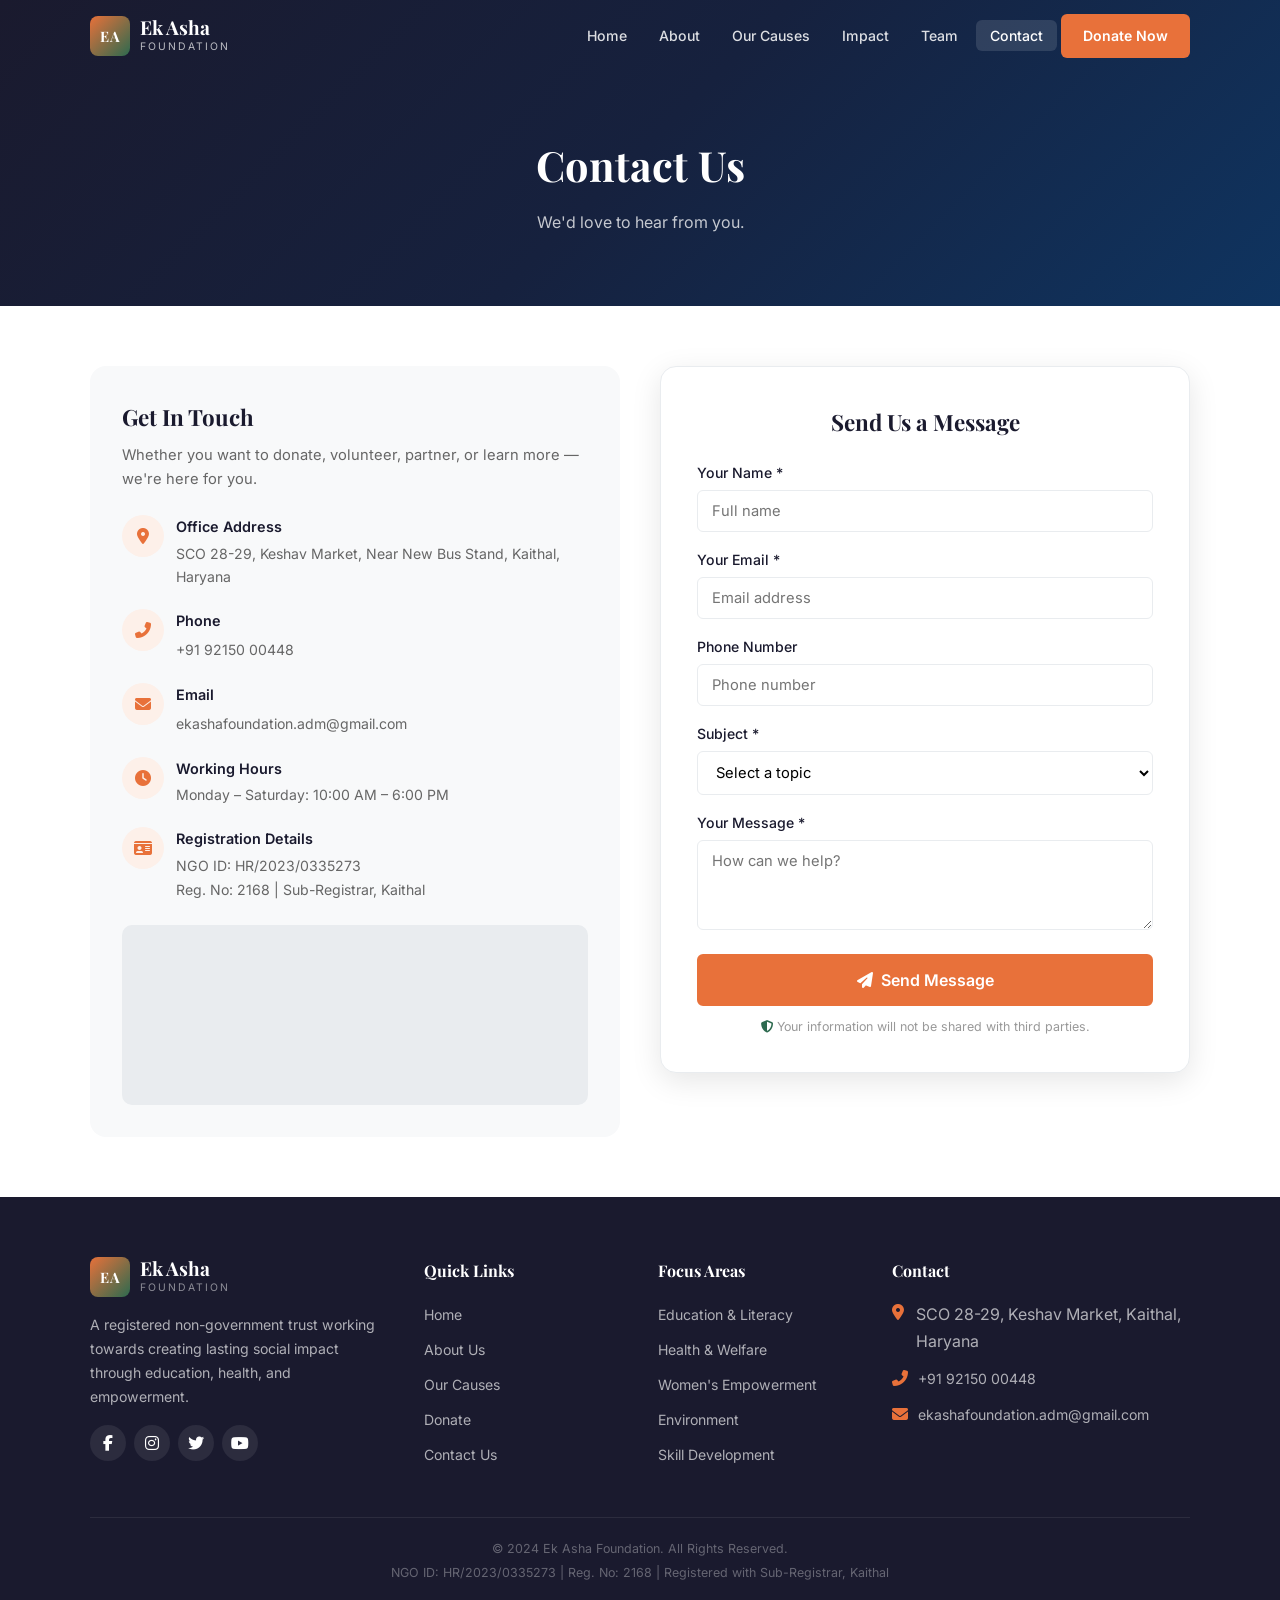
==== commit 31ab93fa: "Redesign frontend to look human-made - Removed preloader and floating particles - Removed scroll ani" ====
--- a/contact.html
+++ b/contact.html
@@ -1,4 +1,4 @@
-<!DOCTYPE html>
+﻿<!DOCTYPE html>
 <html lang="en">
 <head>
     <meta charset="UTF-8">
@@ -6,13 +6,13 @@
     <title>Contact Us — Ek Asha Foundation</title>
     <meta name="description" content="Get in touch with Ek Asha Foundation. Visit our office in Kaithal, call us, or send us a message.">
     <link rel="preconnect" href="https://fonts.googleapis.com">
-    <link href="https://fonts.googleapis.com/css2?family=Playfair+Display:wght@400;600;700;800&family=Inter:wght@300;400;500;600;700&display=swap" rel="stylesheet">
+    <link href="https://fonts.googleapis.com/css2?family=Playfair+Display:wght@400;700&family=Inter:wght@400;500;600&display=swap" rel="stylesheet">
     <link rel="stylesheet" href="https://cdnjs.cloudflare.com/ajax/libs/font-awesome/6.5.0/css/all.min.css">
     <link rel="stylesheet" href="css/style.css">
 </head>
 <body>
 
-    <!-- Navigation -->
+    <!-- Nav -->
     <nav class="navbar scrolled" id="navbar">
         <div class="container nav-container">
             <a href="index.html" class="logo">
@@ -37,25 +37,20 @@
         </div>
     </nav>
 
-    <!-- Page Header -->
     <div class="page-header">
-        <h1><i class="fas fa-envelope"></i> Contact Us</h1>
-        <p>We'd love to hear from you. Reach out anytime.</p>
+        <h1>Contact Us</h1>
+        <p>We'd love to hear from you.</p>
     </div>
 
-    <!-- Contact Section -->
     <section class="contact-section">
         <div class="container">
             <div class="contact-grid">
-                <!-- Left: Contact Info -->
                 <div class="contact-info-card">
                     <h2>Get In Touch</h2>
-                    <p>Whether you want to donate, volunteer, partner, or just learn more about our work — we're here for you.</p>
-
-                    <div class="contact-info-item">
-                        <div class="contact-info-icon">
-                            <i class="fas fa-map-marker-alt"></i>
-                        </div>
+                    <p>Whether you want to donate, volunteer, partner, or learn more — we're here for you.</p>
+
+                    <div class="contact-info-item">
+                        <div class="contact-info-icon"><i class="fas fa-map-marker-alt"></i></div>
                         <div class="contact-info-text">
                             <h4>Office Address</h4>
                             <p>SCO 28-29, Keshav Market, Near New Bus Stand, Kaithal, Haryana</p>
@@ -63,9 +58,7 @@
                     </div>
 
                     <div class="contact-info-item">
-                        <div class="contact-info-icon">
-                            <i class="fas fa-phone-alt"></i>
-                        </div>
+                        <div class="contact-info-icon"><i class="fas fa-phone-alt"></i></div>
                         <div class="contact-info-text">
                             <h4>Phone</h4>
                             <a href="tel:+919215000448">+91 92150 00448</a>
@@ -73,9 +66,7 @@
                     </div>
 
                     <div class="contact-info-item">
-                        <div class="contact-info-icon">
-                            <i class="fas fa-envelope"></i>
-                        </div>
+                        <div class="contact-info-icon"><i class="fas fa-envelope"></i></div>
                         <div class="contact-info-text">
                             <h4>Email</h4>
                             <a href="mailto:ekashafoundation.adm@gmail.com">ekashafoundation.adm@gmail.com</a>
@@ -83,9 +74,7 @@
                     </div>
 
                     <div class="contact-info-item">
-                        <div class="contact-info-icon">
-                            <i class="fas fa-clock"></i>
-                        </div>
+                        <div class="contact-info-icon"><i class="fas fa-clock"></i></div>
                         <div class="contact-info-text">
                             <h4>Working Hours</h4>
                             <p>Monday – Saturday: 10:00 AM – 6:00 PM</p>
@@ -93,71 +82,58 @@
                     </div>
 
                     <div class="contact-info-item">
-                        <div class="contact-info-icon">
-                            <i class="fas fa-id-card"></i>
-                        </div>
+                        <div class="contact-info-icon"><i class="fas fa-id-card"></i></div>
                         <div class="contact-info-text">
                             <h4>Registration Details</h4>
                             <p>NGO ID: HR/2023/0335273<br>Reg. No: 2168 | Sub-Registrar, Kaithal</p>
                         </div>
                     </div>
 
-                    <!-- Map -->
                     <div class="contact-map">
                         <iframe
                             src="https://www.google.com/maps/embed?pb=!1m18!1m12!1m3!1d3452.5!2d76.4!3d29.8!2m3!1f0!2f0!3f0!3m2!1i1024!2i768!4f13.1!3m3!1m2!1s0x0%3A0x0!2sKaithal%2C+Haryana!5e0!3m2!1sen!2sin!4v1"
-                            allowfullscreen=""
-                            loading="lazy"
+                            allowfullscreen="" loading="lazy"
                             referrerpolicy="no-referrer-when-downgrade"
                             title="Ek Asha Foundation Location">
                         </iframe>
                     </div>
                 </div>
 
-                <!-- Right: Contact Form -->
                 <div class="contact-form-card">
                     <h2>Send Us a Message</h2>
-
                     <form id="contactForm">
                         <div class="form-group">
                             <label for="contactName">Your Name *</label>
-                            <input type="text" id="contactName" name="name" placeholder="Enter your full name" required>
-                        </div>
-
+                            <input type="text" id="contactName" name="name" placeholder="Full name" required>
+                        </div>
                         <div class="form-group">
                             <label for="contactEmail">Your Email *</label>
-                            <input type="email" id="contactEmail" name="email" placeholder="Enter your email address" required>
-                        </div>
-
+                            <input type="email" id="contactEmail" name="email" placeholder="Email address" required>
+                        </div>
                         <div class="form-group">
                             <label for="contactPhone">Phone Number</label>
-                            <input type="tel" id="contactPhone" name="phone" placeholder="Enter your phone number">
-                        </div>
-
+                            <input type="tel" id="contactPhone" name="phone" placeholder="Phone number">
+                        </div>
                         <div class="form-group">
                             <label for="contactSubject">Subject *</label>
                             <select id="contactSubject" name="subject" required>
                                 <option value="">Select a topic</option>
                                 <option value="donation">Donation Inquiry</option>
                                 <option value="volunteer">Volunteer</option>
-                                <option value="partnership">Partnership / Collaboration</option>
+                                <option value="partnership">Partnership</option>
                                 <option value="programs">Program Information</option>
-                                <option value="media">Media / Press</option>
                                 <option value="other">Other</option>
                             </select>
                         </div>
-
                         <div class="form-group">
                             <label for="contactMessage">Your Message *</label>
-                            <textarea id="contactMessage" name="message" placeholder="Tell us how we can help you or how you'd like to help us..." required></textarea>
-                        </div>
-
-                        <button type="submit" class="btn btn-primary btn-lg" style="width: 100%; justify-content: center;">
+                            <textarea id="contactMessage" name="message" placeholder="How can we help?" required></textarea>
+                        </div>
+                        <button type="submit" class="btn btn-primary btn-lg" style="width:100%;justify-content:center;">
                             <i class="fas fa-paper-plane"></i> Send Message
                         </button>
-
                         <p class="form-note">
-                            <i class="fas fa-shield-alt"></i> We respect your privacy. Your information will not be shared with third parties.
+                            <i class="fas fa-shield-alt"></i> Your information will not be shared with third parties.
                         </p>
                     </form>
                 </div>
@@ -165,38 +141,6 @@
         </div>
     </section>
 
-    <!-- Other Ways to Connect -->
-    <section class="section" style="background: var(--bg-light);">
-        <div class="container">
-            <div class="section-header">
-                <span class="section-tag">Connect</span>
-                <h2>Other Ways to <span class="highlight">Reach Us</span></h2>
-                <div class="section-line"></div>
-            </div>
-            <div class="mv-grid">
-                <div class="mv-card">
-                    <div class="mv-icon"><i class="fas fa-hand-holding-heart"></i></div>
-                    <h3>Donate</h3>
-                    <p>Support our cause financially. Every contribution makes a difference in someone's life.</p>
-                    <a href="donate.html" class="btn btn-primary" style="margin-top: 15px;">Donate Now</a>
-                </div>
-                <div class="mv-card">
-                    <div class="mv-icon"><i class="fas fa-users"></i></div>
-                    <h3>Volunteer</h3>
-                    <p>Join our team of changemakers. Give your time, skills, and energy to uplift communities.</p>
-                    <a href="mailto:ekashafoundation.adm@gmail.com" class="btn btn-outline" style="margin-top: 15px;">Join Us</a>
-                </div>
-                <div class="mv-card">
-                    <div class="mv-icon"><i class="fas fa-handshake"></i></div>
-                    <h3>Partner With Us</h3>
-                    <p>Are you a business or organization? Let's collaborate to create larger impact together.</p>
-                    <a href="mailto:ekashafoundation.adm@gmail.com" class="btn btn-outline" style="margin-top: 15px;">Learn More</a>
-                </div>
-            </div>
-        </div>
-    </section>
-
-    <!-- Footer -->
     <footer class="footer">
         <div class="container">
             <div class="footer-grid">
@@ -222,28 +166,26 @@
                         <li><a href="index.html">Home</a></li>
                         <li><a href="index.html#about">About Us</a></li>
                         <li><a href="index.html#causes">Our Causes</a></li>
-                        <li><a href="index.html#impact">Our Impact</a></li>
                         <li><a href="donate.html">Donate</a></li>
                         <li><a href="contact.html">Contact Us</a></li>
                     </ul>
                 </div>
                 <div class="footer-col">
-                    <h4>Our Focus Areas</h4>
+                    <h4>Focus Areas</h4>
                     <ul>
                         <li><a href="index.html#causes">Education & Literacy</a></li>
                         <li><a href="index.html#causes">Health & Welfare</a></li>
                         <li><a href="index.html#causes">Women's Empowerment</a></li>
                         <li><a href="index.html#causes">Environment</a></li>
                         <li><a href="index.html#causes">Skill Development</a></li>
-                        <li><a href="index.html#causes">Child Welfare</a></li>
                     </ul>
                 </div>
                 <div class="footer-col">
-                    <h4>Contact Info</h4>
+                    <h4>Contact</h4>
                     <ul class="contact-list">
                         <li>
                             <i class="fas fa-map-marker-alt"></i>
-                            <span>SCO 28-29, Keshav Market, Near New Bus Stand, Kaithal, Haryana</span>
+                            <span>SCO 28-29, Keshav Market, Kaithal, Haryana</span>
                         </li>
                         <li>
                             <i class="fas fa-phone-alt"></i>
@@ -257,10 +199,8 @@
                 </div>
             </div>
             <div class="footer-bottom">
-                <div class="footer-legal">
-                    <p>&copy; 2024 Ek Asha Foundation. All Rights Reserved.</p>
-                    <p>NGO ID: HR/2023/0335273 | Reg. No: 2168 | Registered with Sub-Registrar, Kaithal</p>
-                </div>
+                <p>&copy; 2024 Ek Asha Foundation. All Rights Reserved.</p>
+                <p>NGO ID: HR/2023/0335273 | Reg. No: 2168 | Registered with Sub-Registrar, Kaithal</p>
             </div>
         </div>
     </footer>
@@ -271,4 +211,4 @@
 
     <script src="js/main.js"></script>
 </body>
-</html>
+</html>
--- a/css/style.css
+++ b/css/style.css
@@ -1,9 +1,5 @@
-/* ========================================
-   EK ASHA FOUNDATION — MAIN STYLESHEET
-   Professional NGO Website Design
-   ======================================== */
-
-/* ---- CSS Variables ---- */
+﻿/* Ek Asha Foundation Styles */
+
 :root {
     --primary: #e8713a;
     --primary-dark: #d45f28;
@@ -14,182 +10,91 @@
     --accent: #f9c74f;
     --dark: #1a1a2e;
     --dark-2: #16213e;
-    --text: #333333;
-    --text-light: #666666;
-    --text-muted: #999999;
-    --bg: #ffffff;
+    --text: #333;
+    --text-light: #666;
+    --text-muted: #999;
+    --bg: #fff;
     --bg-light: #f8f9fa;
     --bg-warm: #fefaf6;
     --border: #e9ecef;
-    --shadow: 0 4px 20px rgba(0, 0, 0, 0.08);
-    --shadow-lg: 0 10px 40px rgba(0, 0, 0, 0.12);
-    --shadow-xl: 0 20px 60px rgba(0, 0, 0, 0.15);
-    --radius: 12px;
-    --radius-lg: 20px;
-    --radius-xl: 30px;
-    --transition: all 0.3s cubic-bezier(0.4, 0, 0.2, 1);
+    --shadow: 0 2px 12px rgba(0,0,0,0.08);
+    --shadow-lg: 0 8px 30px rgba(0,0,0,0.1);
+    --radius: 10px;
+    --radius-lg: 16px;
     --font-heading: 'Playfair Display', Georgia, serif;
     --font-body: 'Inter', -apple-system, BlinkMacSystemFont, sans-serif;
 }
 
-/* ---- Reset & Base ---- */
-*,
-*::before,
-*::after {
+*, *::before, *::after {
     margin: 0;
     padding: 0;
     box-sizing: border-box;
 }
 
-html {
-    scroll-behavior: smooth;
-    font-size: 16px;
-}
+html { scroll-behavior: smooth; }
 
 body {
     font-family: var(--font-body);
     color: var(--text);
     background: var(--bg);
     line-height: 1.7;
-    overflow-x: hidden;
     -webkit-font-smoothing: antialiased;
 }
 
-a {
-    text-decoration: none;
-    color: inherit;
-    transition: var(--transition);
-}
-
-img {
-    max-width: 100%;
-    display: block;
-}
-
-ul {
-    list-style: none;
-}
+a { text-decoration: none; color: inherit; }
+img { max-width: 100%; display: block; }
+ul { list-style: none; }
 
 .container {
-    max-width: 1200px;
+    max-width: 1140px;
     margin: 0 auto;
     padding: 0 20px;
 }
 
-.section {
-    padding: 100px 0;
-}
-
-/* ---- Preloader ---- */
-
-/* Logo Monogram */
+.section { padding: 80px 0; }
+
+/* Logo */
 .logo-monogram {
     display: inline-flex;
     align-items: center;
     justify-content: center;
-    width: 42px;
-    height: 42px;
-    border-radius: 10px;
-    background: linear-gradient(135deg, var(--primary) 0%, #d45f28 60%, var(--secondary) 100%);
-    color: white;
-    font-family: var(--font-heading);
-    font-weight: 800;
-    font-size: 1rem;
+    width: 40px;
+    height: 40px;
+    border-radius: 8px;
+    background: linear-gradient(135deg, var(--primary), var(--secondary));
+    color: #fff;
+    font-family: var(--font-heading);
+    font-weight: 700;
+    font-size: 0.9rem;
     letter-spacing: 1px;
-    box-shadow: 0 3px 12px rgba(232, 113, 58, 0.3);
-    transition: var(--transition);
-}
-
-.logo:hover .logo-monogram,
-.footer-logo:hover .logo-monogram {
-    transform: rotate(-5deg) scale(1.05);
-    box-shadow: 0 5px 20px rgba(232, 113, 58, 0.5);
-}
-
-.loader .logo-monogram {
-    width: 70px;
-    height: 70px;
-    font-size: 1.6rem;
-    border-radius: 16px;
-    animation: pulse 1.5s infinite;
-}
-
-#preloader {
-    position: fixed;
-    top: 0;
-    left: 0;
-    width: 100%;
-    height: 100%;
-    background: var(--dark);
-    display: flex;
-    align-items: center;
-    justify-content: center;
-    z-index: 10000;
-    transition: opacity 0.5s, visibility 0.5s;
-}
-
-#preloader.hidden {
-    opacity: 0;
-    visibility: hidden;
-}
-
-.loader {
-    text-align: center;
-    color: white;
-}
-
-.loader-icon {
-    font-size: 3rem;
-    display: flex;
-    align-items: center;
-    justify-content: center;
-}
-
-.loader p {
-    margin-top: 15px;
-    font-family: var(--font-heading);
-    font-size: 1.2rem;
-    letter-spacing: 2px;
-    opacity: 0.8;
-}
-
-@keyframes pulse {
-    0%, 100% { transform: scale(1); opacity: 1; }
-    50% { transform: scale(1.2); opacity: 0.7; }
-}
-
-/* ---- Buttons ---- */
+}
+
+/* Buttons */
 .btn {
     display: inline-flex;
     align-items: center;
     gap: 8px;
-    padding: 12px 28px;
-    border-radius: 50px;
+    padding: 11px 24px;
+    border-radius: 6px;
     font-weight: 600;
-    font-size: 0.95rem;
+    font-size: 0.9rem;
     border: 2px solid transparent;
     cursor: pointer;
-    transition: var(--transition);
+    transition: background 0.2s, color 0.2s, border-color 0.2s;
     font-family: var(--font-body);
-    text-align: center;
-}
-
-.btn-lg {
-    padding: 16px 36px;
-    font-size: 1.05rem;
-}
+}
+
+.btn-lg { padding: 14px 30px; font-size: 1rem; }
 
 .btn-primary {
     background: var(--primary);
-    color: white;
+    color: #fff;
     border-color: var(--primary);
 }
 
 .btn-primary:hover {
     background: var(--primary-dark);
     border-color: var(--primary-dark);
-    transform: translateY(-2px);
-    box-shadow: 0 8px 25px rgba(232, 113, 58, 0.4);
 }
 
 .btn-outline {
@@ -198,41 +103,37 @@
     border-color: var(--primary);
 }
 
-.btn-outline:hover {
-    background: var(--primary);
-    color: white;
-    transform: translateY(-2px);
-}
+.btn-outline:hover { background: var(--primary); color: #fff; }
 
 .btn-outline-light {
     background: transparent;
-    color: white;
-    border-color: white;
+    color: #fff;
+    border-color: rgba(255,255,255,0.5);
 }
 
 .btn-outline-light:hover {
-    background: white;
-    color: var(--dark);
-    transform: translateY(-2px);
-}
-
-/* ---- Navbar ---- */
+    background: #fff;
+    color: var(--dark);
+    border-color: #fff;
+}
+
+/* Navbar */
 .navbar {
     position: fixed;
     top: 0;
     left: 0;
     width: 100%;
     z-index: 1000;
-    padding: 18px 0;
-    transition: var(--transition);
+    padding: 14px 0;
+    transition: background 0.25s, padding 0.25s, box-shadow 0.25s;
     background: transparent;
 }
 
 .navbar.scrolled {
-    background: rgba(255, 255, 255, 0.97);
-    backdrop-filter: blur(20px);
-    padding: 10px 0;
-    box-shadow: 0 2px 30px rgba(0, 0, 0, 0.08);
+    background: rgba(255,255,255,0.97);
+    backdrop-filter: blur(12px);
+    padding: 8px 0;
+    box-shadow: 0 1px 20px rgba(0,0,0,0.06);
 }
 
 .nav-container {
@@ -241,68 +142,48 @@
     justify-content: space-between;
 }
 
-.logo {
-    display: flex;
-    align-items: center;
-    gap: 10px;
-}
-
-.logo-icon {
-    font-size: 1.8rem;
-    display: flex;
-    align-items: center;
-}
+.logo { display: flex; align-items: center; gap: 10px; }
+
+.logo-icon { display: flex; align-items: center; }
 
 .logo-text {
     display: block;
     font-family: var(--font-heading);
     font-weight: 700;
-    font-size: 1.3rem;
-    color: white;
+    font-size: 1.2rem;
+    color: #fff;
     line-height: 1.1;
 }
 
 .logo-sub {
     display: block;
-    font-size: 0.7rem;
-    letter-spacing: 3px;
+    font-size: 0.65rem;
+    letter-spacing: 2px;
     text-transform: uppercase;
-    color: rgba(255, 255, 255, 0.8);
-    font-weight: 400;
-}
-
-.navbar.scrolled .logo-text {
-    color: var(--dark);
-}
-
-.navbar.scrolled .logo-sub {
-    color: var(--text-light);
-}
-
-.nav-links {
-    display: flex;
-    align-items: center;
-    gap: 8px;
-}
+    color: rgba(255,255,255,0.7);
+}
+
+.navbar.scrolled .logo-text { color: var(--dark); }
+.navbar.scrolled .logo-sub { color: var(--text-light); }
+
+.nav-links { display: flex; align-items: center; gap: 4px; }
 
 .nav-links a {
-    color: rgba(255, 255, 255, 0.9);
-    font-size: 0.9rem;
+    color: rgba(255,255,255,0.85);
+    font-size: 0.88rem;
     font-weight: 500;
-    padding: 8px 16px;
-    border-radius: 50px;
-    transition: var(--transition);
+    padding: 7px 14px;
+    border-radius: 6px;
+    transition: color 0.2s, background 0.2s;
 }
 
 .nav-links a:hover,
 .nav-links a.active {
-    color: white;
-    background: rgba(255, 255, 255, 0.15);
-}
-
-.navbar.scrolled .nav-links a {
-    color: var(--text);
-}
+    color: #fff;
+    background: rgba(255,255,255,0.12);
+}
+
+.navbar.scrolled .nav-links a { color: var(--text); }
 
 .navbar.scrolled .nav-links a:hover,
 .navbar.scrolled .nav-links a.active {
@@ -312,15 +193,14 @@
 
 .btn-donate-nav {
     background: var(--primary) !important;
-    color: white !important;
-    padding: 10px 24px !important;
+    color: #fff !important;
+    padding: 8px 20px !important;
     font-weight: 600 !important;
+    border-radius: 6px !important;
 }
 
 .btn-donate-nav:hover {
     background: var(--primary-dark) !important;
-    transform: translateY(-2px);
-    box-shadow: 0 5px 15px rgba(232, 113, 58, 0.4);
 }
 
 .hamburger {
@@ -335,1503 +215,738 @@
 }
 
 .hamburger span {
-    width: 25px;
-    height: 3px;
-    background: white;
-    border-radius: 3px;
-    transition: var(--transition);
-}
-
-.navbar.scrolled .hamburger span {
-    background: var(--dark);
-}
-
-.hamburger.active span:nth-child(1) {
-    transform: rotate(45deg) translate(5px, 6px);
-}
-
-.hamburger.active span:nth-child(2) {
-    opacity: 0;
-}
-
-.hamburger.active span:nth-child(3) {
-    transform: rotate(-45deg) translate(5px, -6px);
-}
-
-/* ---- Hero Section ---- */
+    width: 24px;
+    height: 2px;
+    background: #fff;
+    border-radius: 2px;
+    transition: transform 0.25s, opacity 0.25s;
+}
+
+.navbar.scrolled .hamburger span { background: var(--dark); }
+
+.hamburger.active span:nth-child(1) { transform: rotate(45deg) translate(5px, 5px); }
+.hamburger.active span:nth-child(2) { opacity: 0; }
+.hamburger.active span:nth-child(3) { transform: rotate(-45deg) translate(5px, -5px); }
+
+/* Hero */
 .hero {
     position: relative;
     min-height: 100vh;
     display: flex;
     align-items: center;
     justify-content: center;
-    background: linear-gradient(135deg, #1a1a2e 0%, #16213e 40%, #0f3460 100%);
+    background: linear-gradient(135deg, #1a1a2e 0%, #16213e 50%, #0f3460 100%);
     overflow: hidden;
 }
 
 .hero-overlay {
     position: absolute;
-    top: 0;
-    left: 0;
-    width: 100%;
-    height: 100%;
+    inset: 0;
     background:
-        radial-gradient(ellipse at 30% 50%, rgba(232, 113, 58, 0.15) 0%, transparent 60%),
-        radial-gradient(ellipse at 70% 80%, rgba(45, 106, 79, 0.15) 0%, transparent 50%);
-}
-
-.hero-particles {
-    position: absolute;
-    top: 0;
-    left: 0;
-    width: 100%;
-    height: 100%;
-    pointer-events: none;
-}
-
-.particle {
-    position: absolute;
-    width: 4px;
-    height: 4px;
-    background: rgba(255, 255, 255, 0.3);
-    border-radius: 50%;
-    animation: float-particle linear infinite;
-}
-
-@keyframes float-particle {
-    0% { transform: translateY(100vh) rotate(0deg); opacity: 0; }
-    10% { opacity: 1; }
-    90% { opacity: 1; }
-    100% { transform: translateY(-10vh) rotate(720deg); opacity: 0; }
+        radial-gradient(ellipse at 30% 50%, rgba(232,113,58,0.12) 0%, transparent 60%),
+        radial-gradient(ellipse at 70% 80%, rgba(45,106,79,0.1) 0%, transparent 50%);
 }
 
 .hero-content {
     position: relative;
     z-index: 2;
     text-align: center;
-    color: white;
-    padding-top: 80px;
-}
-
-.hero-badge {
-    display: inline-block;
-    padding: 8px 20px;
-    background: rgba(255, 255, 255, 0.1);
-    border: 1px solid rgba(255, 255, 255, 0.2);
-    border-radius: 50px;
-    font-size: 0.8rem;
-    letter-spacing: 1px;
-    margin-bottom: 30px;
-    backdrop-filter: blur(10px);
+    color: #fff;
+    padding: 100px 0 60px;
 }
 
 .hero h1 {
     font-family: var(--font-heading);
-    font-size: clamp(2.5rem, 6vw, 4.5rem);
-    font-weight: 800;
-    line-height: 1.15;
-    margin-bottom: 25px;
-}
-
-.highlight {
-    color: var(--primary);
-}
-
-.highlight-light {
-    color: var(--accent);
-}
+    font-size: clamp(2.2rem, 5vw, 3.8rem);
+    font-weight: 700;
+    line-height: 1.2;
+    margin-bottom: 20px;
+}
+
+.highlight { color: var(--primary); }
 
 .hero-subtitle {
-    font-size: clamp(1rem, 2vw, 1.2rem);
-    max-width: 650px;
-    margin: 0 auto 40px;
-    opacity: 0.85;
+    font-size: clamp(0.95rem, 1.8vw, 1.1rem);
+    max-width: 580px;
+    margin: 0 auto 35px;
+    opacity: 0.8;
     line-height: 1.8;
-    font-weight: 300;
 }
 
 .hero-buttons {
     display: flex;
-    gap: 16px;
+    gap: 14px;
     justify-content: center;
     flex-wrap: wrap;
-    margin-bottom: 60px;
-}
-
-.hero-stats {
-    display: flex;
+}
+
+/* Section headers */
+.section-header {
+    text-align: center;
+    margin-bottom: 50px;
+}
+
+.section-header h2,
+.section-title {
+    font-family: var(--font-heading);
+    font-size: clamp(1.6rem, 3vw, 2.4rem);
+    font-weight: 700;
+    color: var(--dark);
+    margin-bottom: 12px;
+}
+
+.section-title.centered { text-align: center; margin-bottom: 40px; }
+.section-title.light, .section-header.light h2 { color: #fff; }
+
+.section-desc {
+    font-size: 1rem;
+    color: var(--text-light);
+    max-width: 560px;
+    margin: 0 auto;
+}
+
+/* About */
+.about { background: var(--bg-warm); }
+
+.about-grid {
+    display: grid;
+    grid-template-columns: 1.1fr 0.9fr;
     gap: 50px;
+    align-items: center;
+}
+
+.about-content h2 {
+    font-family: var(--font-heading);
+    font-size: 1.8rem;
+    margin-bottom: 18px;
+    color: var(--dark);
+}
+
+.about-content p {
+    color: var(--text-light);
+    margin-bottom: 14px;
+    line-height: 1.8;
+}
+
+.about-features {
+    display: flex;
+    flex-direction: column;
+    gap: 10px;
+    margin: 20px 0 25px;
+}
+
+.about-feature {
+    display: flex;
+    align-items: center;
+    gap: 10px;
+    font-weight: 500;
+    font-size: 0.92rem;
+}
+
+.about-feature i { color: var(--secondary); }
+
+.about-card-stack {
+    display: flex;
+    flex-direction: column;
+    gap: 16px;
+}
+
+.about-card {
+    background: #fff;
+    padding: 22px 24px;
+    border-radius: var(--radius);
+    box-shadow: var(--shadow);
+    display: flex;
+    align-items: center;
+    gap: 16px;
+}
+
+.about-card:hover { box-shadow: var(--shadow-lg); }
+
+.about-card-icon { font-size: 1.8rem; min-width: 40px; text-align: center; }
+
+.about-card h4 {
+    font-family: var(--font-heading);
+    font-size: 1rem;
+    margin-bottom: 3px;
+}
+
+.about-card p { font-size: 0.85rem; color: var(--text-light); }
+
+/* Mission & Vision */
+.mission-vision { background: #fff; }
+
+.mv-grid {
+    display: grid;
+    grid-template-columns: repeat(3, 1fr);
+    gap: 24px;
+}
+
+.mv-card {
+    text-align: center;
+    padding: 40px 28px;
+    border-radius: var(--radius-lg);
+    background: var(--bg-light);
+    border: 1px solid var(--border);
+}
+
+.mv-card:hover { box-shadow: var(--shadow); }
+
+.mv-icon {
+    width: 64px;
+    height: 64px;
+    border-radius: 50%;
+    background: var(--primary-light);
+    display: flex;
+    align-items: center;
     justify-content: center;
-    flex-wrap: wrap;
-    padding-top: 40px;
-    border-top: 1px solid rgba(255, 255, 255, 0.1);
-}
-
-.hero-stat {
+    margin: 0 auto 20px;
+}
+
+.mv-icon i { font-size: 1.4rem; color: var(--primary); }
+
+.mv-card h3 {
+    font-family: var(--font-heading);
+    font-size: 1.2rem;
+    margin-bottom: 12px;
+    color: var(--dark);
+}
+
+.mv-card p { color: var(--text-light); line-height: 1.7; font-size: 0.92rem; }
+
+/* Causes */
+.causes { background: var(--bg-light); }
+
+.causes-grid {
+    display: grid;
+    grid-template-columns: repeat(3, 1fr);
+    gap: 22px;
+}
+
+.cause-card {
+    background: #fff;
+    border-radius: var(--radius);
+    padding: 30px 22px;
     text-align: center;
-}
-
-.stat-number {
-    display: block;
-    font-family: var(--font-heading);
-    font-size: 2.5rem;
+    border: 1px solid var(--border);
+}
+
+.cause-card:hover { box-shadow: var(--shadow); }
+
+.cause-icon {
+    width: 56px;
+    height: 56px;
+    border-radius: 50%;
+    background: var(--primary-light);
+    display: flex;
+    align-items: center;
+    justify-content: center;
+    margin: 0 auto 16px;
+}
+
+.cause-icon i { font-size: 1.2rem; color: var(--primary); }
+
+.cause-card h3 {
+    font-family: var(--font-heading);
+    font-size: 1.05rem;
+    margin-bottom: 10px;
+    color: var(--dark);
+}
+
+.cause-card p {
+    font-size: 0.85rem;
+    color: var(--text-light);
+    line-height: 1.7;
+}
+
+/* Impact */
+.impact-section {
+    background: linear-gradient(135deg, #1a1a2e, #16213e, #0f3460);
+}
+
+.impact-grid {
+    display: grid;
+    grid-template-columns: repeat(3, 1fr);
+    gap: 20px;
+}
+
+.impact-card {
+    text-align: center;
+    padding: 32px 16px;
+    border-radius: var(--radius);
+    background: rgba(255,255,255,0.06);
+    border: 1px solid rgba(255,255,255,0.08);
+}
+
+.impact-number {
+    font-family: var(--font-heading);
+    font-size: 2.4rem;
     font-weight: 700;
     color: var(--accent);
-}
-
-.stat-plus {
-    font-family: var(--font-heading);
-    font-size: 2rem;
-    font-weight: 700;
-    color: var(--accent);
-}
-
-.stat-label {
-    display: block;
-    font-size: 0.85rem;
-    opacity: 0.7;
-    margin-top: 5px;
-    letter-spacing: 1px;
-    text-transform: uppercase;
-}
-
-.hero-scroll {
-    position: absolute;
-    bottom: 30px;
-    left: 50%;
-    transform: translateX(-50%);
-    z-index: 2;
-}
-
-.hero-scroll a {
-    color: white;
-    font-size: 1.5rem;
-    opacity: 0.5;
-    animation: bounce 2s infinite;
-}
-
-@keyframes bounce {
-    0%, 20%, 50%, 80%, 100% { transform: translateY(0); }
-    40% { transform: translateY(-10px); }
-    60% { transform: translateY(-5px); }
-}
-
-/* ---- Section Headers ---- */
-.section-header {
+    line-height: 1;
+}
+
+.impact-label {
+    font-size: 0.9rem;
+    font-weight: 500;
+    color: rgba(255,255,255,0.85);
+    margin-top: 8px;
+}
+
+.impact-detail {
+    font-size: 0.78rem;
+    color: rgba(255,255,255,0.4);
+    margin-top: 4px;
+}
+
+/* Team */
+.team { background: var(--bg-warm); }
+
+.team-grid {
+    display: grid;
+    grid-template-columns: repeat(3, 1fr);
+    gap: 24px;
+}
+
+.team-card {
     text-align: center;
-    margin-bottom: 60px;
-}
-
-.section-tag {
+    background: #fff;
+    padding: 36px 24px 30px;
+    border-radius: var(--radius-lg);
+    border: 1px solid var(--border);
+}
+
+.team-card:hover { box-shadow: var(--shadow); }
+
+.team-avatar { margin-bottom: 16px; }
+
+.avatar-placeholder {
+    width: 80px;
+    height: 80px;
+    border-radius: 50%;
+    background: linear-gradient(135deg, var(--primary-light), var(--secondary-light));
+    display: flex;
+    align-items: center;
+    justify-content: center;
+    margin: 0 auto;
+}
+
+.avatar-placeholder i { font-size: 2rem; color: var(--primary); }
+
+.team-card h3 {
+    font-family: var(--font-heading);
+    font-size: 1.15rem;
+    margin-bottom: 4px;
+    color: var(--dark);
+}
+
+.team-role {
     display: inline-block;
-    font-size: 0.8rem;
+    font-size: 0.75rem;
     font-weight: 600;
-    letter-spacing: 3px;
+    letter-spacing: 1.5px;
     text-transform: uppercase;
     color: var(--primary);
     margin-bottom: 12px;
 }
 
-.section-header h2 {
-    font-family: var(--font-heading);
-    font-size: clamp(1.8rem, 4vw, 2.8rem);
+.team-card p {
+    color: var(--text-light);
+    font-size: 0.88rem;
+    line-height: 1.7;
+}
+
+/* News */
+.news-section { background: var(--bg-warm); }
+
+.news-grid {
+    display: grid;
+    grid-template-columns: repeat(2, 1fr);
+    gap: 28px;
+}
+
+.news-card {
+    background: #fff;
+    border-radius: var(--radius-lg);
+    overflow: hidden;
+    box-shadow: var(--shadow);
+    position: relative;
+}
+
+.news-card:hover { box-shadow: var(--shadow-lg); }
+
+.news-badge {
+    position: absolute;
+    top: 12px;
+    left: 12px;
+    z-index: 3;
+    background: #fff;
+    color: var(--dark);
+    font-size: 0.72rem;
     font-weight: 700;
-    color: var(--dark);
-    margin-bottom: 15px;
-}
-
-.section-header.light h2 {
-    color: white;
-}
-
-.section-header.light .section-tag {
-    color: var(--accent);
-}
-
-.section-line {
-    width: 60px;
-    height: 4px;
-    background: var(--primary);
-    margin: 0 auto 20px;
-    border-radius: 2px;
-}
-
-.section-line.light {
-    background: var(--accent);
-}
-
-.section-desc {
-    font-size: 1.05rem;
-    color: var(--text-light);
-    max-width: 600px;
-    margin: 0 auto;
-}
-
-/* ---- About Section ---- */
-.about {
-    background: var(--bg-warm);
-}
-
-.about-grid {
-    display: grid;
-    grid-template-columns: 1fr 1fr;
-    gap: 60px;
-    align-items: center;
-}
-
-.about-content h3 {
-    font-family: var(--font-heading);
-    font-size: 1.6rem;
-    margin-bottom: 20px;
-    color: var(--dark);
-}
-
-.about-content p {
-    color: var(--text-light);
-    margin-bottom: 15px;
-    line-height: 1.8;
-}
-
-.about-features {
+    padding: 5px 12px;
+    border-radius: 4px;
+    box-shadow: 0 1px 6px rgba(0,0,0,0.1);
+    display: flex;
+    align-items: center;
+    gap: 5px;
+}
+
+.news-badge i { color: var(--primary); }
+
+.news-placeholder {
+    height: 200px;
     display: flex;
     flex-direction: column;
-    gap: 12px;
-    margin: 25px 0 30px;
-}
-
-.about-feature {
-    display: flex;
-    align-items: center;
-    gap: 12px;
-    font-weight: 500;
-}
-
-.about-feature i {
-    color: var(--secondary);
+    align-items: center;
+    justify-content: center;
+    gap: 8px;
+}
+
+.news-placeholder i { font-size: 2rem; opacity: 0.3; }
+
+.news-placeholder span {
+    font-family: var(--font-heading);
+    font-size: 1.2rem;
+    font-weight: 700;
+    opacity: 0.4;
+}
+
+.news-content { padding: 22px 24px; }
+
+.news-date {
+    display: inline-flex;
+    align-items: center;
+    gap: 5px;
+    font-size: 0.75rem;
+    font-weight: 600;
+    color: var(--primary);
+    margin-bottom: 10px;
+}
+
+.news-content h3 {
+    font-family: var(--font-heading);
     font-size: 1.1rem;
-}
-
-.about-card-stack {
-    display: flex;
-    flex-direction: column;
-    gap: 20px;
-}
-
-.about-card {
-    background: white;
-    padding: 30px;
-    border-radius: var(--radius);
-    box-shadow: var(--shadow);
-    display: flex;
-    align-items: center;
-    gap: 20px;
-    transition: var(--transition);
-}
-
-.about-card:hover {
-    transform: translateX(10px);
-    box-shadow: var(--shadow-lg);
-}
-
-.about-card-icon {
-    font-size: 2rem;
-    min-width: 50px;
-    text-align: center;
-}
-
-.about-card h4 {
-    font-family: var(--font-heading);
-    font-size: 1.1rem;
-    margin-bottom: 5px;
-}
-
-.about-card p {
-    font-size: 0.9rem;
-    color: var(--text-light);
-    margin-bottom: 0;
-}
-
-/* ---- Mission & Vision ---- */
-.mission-vision {
-    background: white;
-}
-
-.mv-grid {
-    display: grid;
-    grid-template-columns: repeat(3, 1fr);
-    gap: 30px;
-}
-
-.mv-card {
-    text-align: center;
-    padding: 50px 35px;
-    border-radius: var(--radius-lg);
-    background: var(--bg-light);
-    transition: var(--transition);
-    position: relative;
-    overflow: hidden;
-}
-
-.mv-card::before {
-    content: '';
-    position: absolute;
-    top: 0;
-    left: 0;
-    width: 100%;
-    height: 4px;
-    background: linear-gradient(90deg, var(--primary), var(--secondary));
-    transform: scaleX(0);
-    transition: var(--transition);
-}
-
-.mv-card:hover::before {
-    transform: scaleX(1);
-}
-
-.mv-card:hover {
-    transform: translateY(-5px);
-    box-shadow: var(--shadow-lg);
-}
-
-.mv-icon {
-    width: 80px;
-    height: 80px;
-    border-radius: 50%;
-    background: linear-gradient(135deg, var(--primary-light), white);
-    display: flex;
-    align-items: center;
-    justify-content: center;
-    margin: 0 auto 25px;
-}
-
-.mv-icon i {
-    font-size: 1.8rem;
-    color: var(--primary);
-}
-
-.mv-card h3 {
-    font-family: var(--font-heading);
-    font-size: 1.4rem;
-    margin-bottom: 15px;
-    color: var(--dark);
-}
-
-.mv-card p {
-    color: var(--text-light);
-    line-height: 1.8;
-}
-
-/* ---- Causes Section ---- */
-.causes {
-    background: var(--bg-light);
-}
-
-.causes-grid {
-    display: grid;
-    grid-template-columns: repeat(4, 1fr);
-    gap: 25px;
-}
-
-.cause-card {
-    background: white;
-    border-radius: var(--radius);
-    padding: 35px 25px;
-    text-align: center;
-    transition: var(--transition);
-    position: relative;
-    overflow: hidden;
-}
-
-.cause-card:hover {
-    transform: translateY(-8px);
-    box-shadow: var(--shadow-lg);
-}
-
-.cause-icon {
-    width: 70px;
-    height: 70px;
-    border-radius: 50%;
-    background: var(--primary-light);
-    display: flex;
-    align-items: center;
-    justify-content: center;
-    margin: 0 auto 20px;
-    transition: var(--transition);
-}
-
-.cause-card:hover .cause-icon {
-    background: var(--primary);
-}
-
-.cause-icon i {
-    font-size: 1.5rem;
-    color: var(--primary);
-    transition: var(--transition);
-}
-
-.cause-card:hover .cause-icon i {
-    color: white;
-}
-
-.cause-card h3 {
-    font-family: var(--font-heading);
-    font-size: 1.1rem;
-    margin-bottom: 12px;
-    color: var(--dark);
-}
-
-.cause-card p {
-    font-size: 0.88rem;
+    line-height: 1.5;
+    color: var(--dark);
+    margin-bottom: 10px;
+}
+
+.news-summary {
+    font-size: 0.85rem;
     color: var(--text-light);
     line-height: 1.7;
-    margin-bottom: 20px;
-}
-
-.cause-progress {
-    height: 5px;
-    background: var(--bg-light);
-    border-radius: 3px;
-    overflow: hidden;
-    margin-bottom: 15px;
-}
-
-.progress-bar {
-    height: 100%;
-    background: linear-gradient(90deg, var(--primary), var(--secondary));
-    border-radius: 3px;
-    width: 0;
-    transition: width 1.5s ease-out;
-}
-
-.cause-tag {
-    display: inline-block;
-    font-size: 0.7rem;
+    margin-bottom: 6px;
+}
+
+.news-tags { display: flex; flex-wrap: wrap; gap: 6px; margin-top: 14px; }
+
+.news-tag {
+    font-size: 0.68rem;
     font-weight: 600;
-    letter-spacing: 1px;
     text-transform: uppercase;
     color: var(--secondary);
     background: var(--secondary-light);
-    padding: 4px 12px;
-    border-radius: 50px;
-}
-
-/* ---- Impact Section ---- */
-.impact-section {
-    background: linear-gradient(135deg, #1a1a2e 0%, #16213e 40%, #0f3460 100%);
+    padding: 3px 10px;
+    border-radius: 4px;
+}
+
+/* CTA */
+.cta-section {
+    background: linear-gradient(135deg, var(--primary), var(--primary-dark));
     position: relative;
-}
-
-.impact-overlay {
-    position: absolute;
-    top: 0;
-    left: 0;
-    width: 100%;
-    height: 100%;
-    background: radial-gradient(ellipse at center, rgba(232, 113, 58, 0.08) 0%, transparent 60%);
-}
-
-.impact-grid {
-    display: grid;
-    grid-template-columns: repeat(3, 1fr);
-    gap: 30px;
-    position: relative;
-    z-index: 2;
-}
-
-.impact-card {
-    text-align: center;
-    padding: 40px 20px;
-    border-radius: var(--radius);
-    background: rgba(255, 255, 255, 0.05);
-    border: 1px solid rgba(255, 255, 255, 0.1);
-    backdrop-filter: blur(10px);
-    transition: var(--transition);
-}
-
-.impact-card:hover {
-    background: rgba(255, 255, 255, 0.1);
-    transform: translateY(-5px);
-}
-
-.impact-icon {
-    margin-bottom: 15px;
-}
-
-.impact-icon i {
-    font-size: 2rem;
-    color: var(--accent);
-}
-
-.impact-number {
-    font-family: var(--font-heading);
-    font-size: 3rem;
-    font-weight: 700;
-    color: white;
-    line-height: 1;
-}
-
-.impact-label {
-    font-size: 1rem;
-    font-weight: 600;
-    color: rgba(255, 255, 255, 0.9);
-    margin: 10px 0 5px;
-}
-
-.impact-detail {
-    font-size: 0.8rem;
-    color: rgba(255, 255, 255, 0.5);
-}
-
-/* ---- How We Work ---- */
-.how-we-work {
-    background: white;
-}
-
-.process-timeline {
-    max-width: 700px;
-    margin: 0 auto;
-    position: relative;
-}
-
-.process-timeline::before {
-    content: '';
-    position: absolute;
-    left: 40px;
-    top: 0;
-    bottom: 0;
-    width: 2px;
-    background: linear-gradient(to bottom, var(--primary), var(--secondary));
-}
-
-.process-step {
-    display: flex;
-    gap: 30px;
-    margin-bottom: 40px;
-    align-items: flex-start;
-}
-
-.process-step:last-child {
-    margin-bottom: 0;
-}
-
-.step-number {
-    min-width: 80px;
-    height: 80px;
-    border-radius: 50%;
-    background: white;
-    border: 3px solid var(--primary);
-    display: flex;
-    align-items: center;
-    justify-content: center;
-    font-family: var(--font-heading);
-    font-size: 1.5rem;
-    font-weight: 700;
-    color: var(--primary);
-    position: relative;
-    z-index: 2;
-    transition: var(--transition);
-}
-
-.process-step:hover .step-number {
-    background: var(--primary);
-    color: white;
-}
-
-.step-content {
-    padding-top: 15px;
-}
-
-.step-content h3 {
-    font-family: var(--font-heading);
-    font-size: 1.3rem;
-    margin-bottom: 8px;
-    color: var(--dark);
-}
-
-.step-content p {
-    color: var(--text-light);
-    line-height: 1.7;
-}
-
-/* ---- Team Section ---- */
-.team {
-    background: var(--bg-warm);
-}
-
-.team-grid {
-    display: grid;
-    grid-template-columns: repeat(3, 1fr);
-    gap: 30px;
-}
-
-.team-card {
-    text-align: center;
-    background: white;
-    padding: 50px 30px 40px;
-    border-radius: var(--radius-lg);
-    transition: var(--transition);
-    position: relative;
-    overflow: hidden;
-}
-
-.team-card::before {
-    content: '';
-    position: absolute;
-    top: 0;
-    left: 0;
-    width: 100%;
-    height: 5px;
-    background: linear-gradient(90deg, var(--primary), var(--accent));
-}
-
-.team-card:hover {
-    transform: translateY(-8px);
-    box-shadow: var(--shadow-lg);
-}
-
-.team-avatar {
-    margin-bottom: 20px;
-}
-
-.avatar-placeholder {
-    width: 100px;
-    height: 100px;
-    border-radius: 50%;
-    background: linear-gradient(135deg, var(--primary-light), var(--secondary-light));
-    display: flex;
-    align-items: center;
-    justify-content: center;
-    margin: 0 auto;
-    border: 4px solid white;
-    box-shadow: var(--shadow);
-}
-
-.avatar-placeholder i {
-    font-size: 2.5rem;
-    color: var(--primary);
-}
-
-.team-card h3 {
-    font-family: var(--font-heading);
-    font-size: 1.3rem;
-    margin-bottom: 5px;
-    color: var(--dark);
-}
-
-.team-role {
-    display: inline-block;
-    font-size: 0.8rem;
-    font-weight: 600;
-    letter-spacing: 2px;
-    text-transform: uppercase;
-    color: var(--primary);
-    margin-bottom: 15px;
-}
-
-.team-card p {
-    color: var(--text-light);
-    font-size: 0.9rem;
-    line-height: 1.7;
-    margin-bottom: 20px;
-}
-
-.team-social a {
-    display: inline-flex;
-    align-items: center;
-    justify-content: center;
-    width: 40px;
-    height: 40px;
-    border-radius: 50%;
-    background: var(--bg-light);
-    color: var(--text-light);
-    margin: 0 5px;
-    transition: var(--transition);
-}
-
-.team-social a:hover {
-    background: var(--primary);
-    color: white;
-}
-
-/* ---- Areas Section ---- */
-.areas {
-    background: var(--bg-light);
-}
-
-.areas-grid {
-    display: grid;
-    grid-template-columns: repeat(3, 1fr);
-    gap: 30px;
-}
-
-.area-card {
-    background: white;
-    padding: 40px 30px;
-    border-radius: var(--radius);
-    text-align: center;
-    transition: var(--transition);
-    border: 2px solid transparent;
-}
-
-.area-card:hover {
-    border-color: var(--primary);
-    transform: translateY(-5px);
-    box-shadow: var(--shadow);
-}
-
-.area-icon {
-    margin-bottom: 15px;
-}
-
-.area-icon i {
-    font-size: 2rem;
-    color: var(--primary);
-}
-
-.area-card h3 {
-    font-family: var(--font-heading);
-    font-size: 1.4rem;
-    margin-bottom: 10px;
-    color: var(--dark);
-}
-
-.area-card p {
-    color: var(--text-light);
-    font-size: 0.9rem;
-    line-height: 1.7;
-}
-
-/* ---- Gallery Section ---- */
-.gallery {
-    background: white;
-}
-
-.gallery-grid {
-    display: grid;
-    grid-template-columns: repeat(3, 1fr);
-    gap: 25px;
-}
-
-.gallery-item {
-    border-radius: var(--radius);
-    overflow: hidden;
-    transition: var(--transition);
-}
-
-.gallery-item:hover {
-    transform: translateY(-5px);
-    box-shadow: var(--shadow-lg);
-}
-
-.gallery-placeholder {
-    height: 250px;
-    display: flex;
-    flex-direction: column;
-    align-items: center;
-    justify-content: center;
-    gap: 15px;
-    transition: var(--transition);
-}
-
-.gallery-placeholder:hover {
-    transform: scale(1.02);
-}
-
-.gallery-placeholder i {
-    font-size: 3rem;
-    opacity: 0.5;
-}
-
-.gallery-placeholder span {
-    font-weight: 600;
-    font-size: 0.9rem;
-    opacity: 0.7;
-    letter-spacing: 1px;
-}
-
-/* ---- News & Media Section ---- */
-.news-section {
-    background: var(--bg-warm);
-}
-
-.news-grid {
-    display: grid;
-    grid-template-columns: repeat(2, 1fr);
-    gap: 35px;
-}
-
-.news-card {
-    background: white;
-    border-radius: var(--radius-lg);
-    overflow: hidden;
-    transition: var(--transition);
-    box-shadow: var(--shadow);
-    position: relative;
-}
-
-.news-card:hover {
-    transform: translateY(-8px);
-    box-shadow: var(--shadow-xl);
-}
-
-.news-badge {
-    position: absolute;
-    top: 15px;
-    left: 15px;
-    z-index: 3;
-    background: white;
-    color: var(--dark);
-    font-size: 0.75rem;
-    font-weight: 700;
-    padding: 6px 14px;
-    border-radius: 50px;
-    box-shadow: 0 2px 10px rgba(0, 0, 0, 0.1);
-    display: flex;
-    align-items: center;
-    gap: 6px;
-    letter-spacing: 0.5px;
-}
-
-.news-badge i {
-    color: var(--primary);
-}
-
-.news-image {
-    position: relative;
-    overflow: hidden;
-}
-
-.news-card .news-placeholder {
-    height: 220px;
-    display: flex;
-    flex-direction: column;
-    align-items: center;
-    justify-content: center;
-    gap: 10px;
-    transition: var(--transition);
-}
-
-.news-card:hover .news-placeholder {
-    transform: scale(1.03);
-}
-
-.news-card .news-placeholder i {
-    font-size: 2.5rem;
-    opacity: 0.35;
-}
-
-.news-card .news-placeholder span {
-    font-family: var(--font-heading);
-    font-size: 1.3rem;
-    font-weight: 700;
-    opacity: 0.5;
-}
-
-.news-content {
-    padding: 28px 30px 30px;
-}
-
-.news-date {
-    display: inline-flex;
-    align-items: center;
-    gap: 6px;
-    font-size: 0.78rem;
-    font-weight: 600;
-    color: var(--primary);
-    letter-spacing: 0.5px;
-    margin-bottom: 12px;
-}
-
-.news-content h3 {
-    font-family: var(--font-heading);
-    font-size: 1.2rem;
-    font-weight: 700;
-    line-height: 1.5;
-    color: var(--dark);
-    margin-bottom: 14px;
-}
-
-.news-summary {
-    font-size: 0.88rem;
-    color: var(--text-light);
-    line-height: 1.8;
-    margin-bottom: 10px;
-}
-
-.news-tags {
-    display: flex;
-    flex-wrap: wrap;
-    gap: 8px;
-    margin-top: 18px;
-}
-
-.news-tag {
-    display: inline-block;
-    font-size: 0.7rem;
-    font-weight: 600;
-    letter-spacing: 0.5px;
-    text-transform: uppercase;
-    color: var(--secondary);
-    background: var(--secondary-light);
-    padding: 5px 12px;
-    border-radius: 50px;
-}
-
-/* ---- CTA Section ---- */
-.cta-section {
-    background: linear-gradient(135deg, var(--primary) 0%, var(--primary-dark) 50%, #b84a1f 100%);
-    position: relative;
-    overflow: hidden;
-}
-
-.cta-overlay {
-    position: absolute;
-    top: 0;
-    left: 0;
-    width: 100%;
-    height: 100%;
-    background: url("data:image/svg+xml,%3Csvg width='60' height='60' viewBox='0 0 60 60' xmlns='http://www.w3.org/2000/svg'%3E%3Cg fill='none' fill-rule='evenodd'%3E%3Cg fill='%23ffffff' fill-opacity='0.05'%3E%3Cpath d='M36 34v-4h-2v4h-4v2h4v4h2v-4h4v-2h-4zm0-30V0h-2v4h-4v2h4v4h2V6h4V4h-4zM6 34v-4H4v4H0v2h4v4h2v-4h4v-2H6zM6 4V0H4v4H0v2h4v4h2V6h4V4H6z'/%3E%3C/g%3E%3C/g%3E%3C/svg%3E");
 }
 
 .cta-content {
     text-align: center;
-    color: white;
+    color: #fff;
     position: relative;
-    z-index: 2;
 }
 
 .cta-content h2 {
     font-family: var(--font-heading);
-    font-size: clamp(1.8rem, 4vw, 2.8rem);
-    font-weight: 700;
-    margin-bottom: 20px;
+    font-size: clamp(1.6rem, 3vw, 2.4rem);
+    margin-bottom: 16px;
 }
 
 .cta-content p {
-    font-size: 1.1rem;
-    max-width: 600px;
-    margin: 0 auto 35px;
+    font-size: 1.05rem;
+    max-width: 540px;
+    margin: 0 auto 28px;
     opacity: 0.9;
-    line-height: 1.8;
+    line-height: 1.7;
 }
 
 .cta-buttons {
     display: flex;
-    gap: 16px;
+    gap: 14px;
     justify-content: center;
     flex-wrap: wrap;
 }
 
 .cta-section .btn-primary {
-    background: white;
+    background: #fff;
     color: var(--primary);
-    border-color: white;
+    border-color: #fff;
 }
 
 .cta-section .btn-primary:hover {
     background: var(--dark);
-    color: white;
+    color: #fff;
     border-color: var(--dark);
 }
 
-/* ---- Newsletter ---- */
+/* Newsletter */
 .newsletter {
     background: var(--bg-light);
-    padding: 80px 0;
+    padding: 60px 0;
 }
 
 .newsletter-content {
     display: flex;
     align-items: center;
     justify-content: space-between;
-    gap: 40px;
-    max-width: 900px;
+    gap: 30px;
+    max-width: 800px;
     margin: 0 auto;
 }
 
 .newsletter-text h3 {
     font-family: var(--font-heading);
-    font-size: 1.5rem;
-    margin-bottom: 8px;
-    color: var(--dark);
-}
-
-.newsletter-text p {
-    color: var(--text-light);
-}
-
-.newsletter-form {
-    display: flex;
-    gap: 10px;
-    flex-shrink: 0;
-}
+    font-size: 1.3rem;
+    margin-bottom: 4px;
+    color: var(--dark);
+}
+
+.newsletter-text p { color: var(--text-light); font-size: 0.92rem; }
+
+.newsletter-form { display: flex; gap: 8px; }
 
 .newsletter-form input {
-    padding: 14px 24px;
-    border: 2px solid var(--border);
-    border-radius: 50px;
-    font-size: 0.95rem;
+    padding: 12px 20px;
+    border: 1px solid var(--border);
+    border-radius: 6px;
+    font-size: 0.9rem;
     font-family: var(--font-body);
-    width: 300px;
-    transition: var(--transition);
+    width: 260px;
     outline: none;
 }
 
-.newsletter-form input:focus {
-    border-color: var(--primary);
-}
-
-/* ---- Footer ---- */
+.newsletter-form input:focus { border-color: var(--primary); }
+
+/* Footer */
 .footer {
     background: var(--dark);
-    color: rgba(255, 255, 255, 0.7);
-    padding: 80px 0 0;
+    color: rgba(255,255,255,0.65);
+    padding: 60px 0 0;
 }
 
 .footer-grid {
     display: grid;
     grid-template-columns: 1.5fr 1fr 1fr 1.5fr;
-    gap: 40px;
-    padding-bottom: 50px;
-    border-bottom: 1px solid rgba(255, 255, 255, 0.1);
+    gap: 36px;
+    padding-bottom: 40px;
+    border-bottom: 1px solid rgba(255,255,255,0.08);
 }
 
 .footer-logo {
     display: flex;
     align-items: center;
     gap: 10px;
-    margin-bottom: 20px;
-}
-
-.footer-logo .logo-text {
-    color: white;
-}
-
-.footer-logo .logo-sub {
-    color: rgba(255, 255, 255, 0.6);
-}
-
-.footer-col p {
-    line-height: 1.8;
-    font-size: 0.9rem;
-}
-
-.footer-social {
+    margin-bottom: 16px;
+}
+
+.footer-logo .logo-text { color: #fff; }
+.footer-logo .logo-sub { color: rgba(255,255,255,0.5); }
+
+.footer-col p { font-size: 0.88rem; line-height: 1.7; }
+
+.footer-social { display: flex; gap: 8px; margin-top: 16px; }
+
+.footer-social a {
+    width: 36px;
+    height: 36px;
+    border-radius: 50%;
+    background: rgba(255,255,255,0.08);
+    display: flex;
+    align-items: center;
+    justify-content: center;
+    color: #fff;
+    transition: background 0.2s;
+}
+
+.footer-social a:hover { background: var(--primary); }
+
+.footer-col h4 {
+    color: #fff;
+    font-family: var(--font-heading);
+    font-size: 1rem;
+    margin-bottom: 16px;
+}
+
+.footer-col ul li { margin-bottom: 8px; }
+
+.footer-col ul li a {
+    font-size: 0.88rem;
+    transition: color 0.2s;
+}
+
+.footer-col ul li a:hover { color: var(--primary); }
+
+.contact-list li {
     display: flex;
     gap: 10px;
-    margin-top: 20px;
-}
-
-.footer-social a {
-    width: 40px;
-    height: 40px;
-    border-radius: 50%;
-    background: rgba(255, 255, 255, 0.1);
-    display: flex;
-    align-items: center;
-    justify-content: center;
-    color: white;
-    transition: var(--transition);
-}
-
-.footer-social a:hover {
-    background: var(--primary);
-    transform: translateY(-3px);
-}
-
-.footer-col h4 {
-    color: white;
-    font-family: var(--font-heading);
-    font-size: 1.1rem;
-    margin-bottom: 20px;
-}
-
-.footer-col ul li {
-    margin-bottom: 10px;
-}
-
-.footer-col ul li a {
-    font-size: 0.9rem;
-    transition: var(--transition);
-}
-
-.footer-col ul li a:hover {
-    color: var(--primary);
-    padding-left: 5px;
-}
-
-.contact-list li {
-    display: flex;
-    gap: 12px;
     align-items: flex-start;
-    margin-bottom: 15px !important;
+    margin-bottom: 12px !important;
 }
 
 .contact-list li i {
     color: var(--primary);
-    margin-top: 4px;
-    min-width: 16px;
+    margin-top: 3px;
+    min-width: 14px;
 }
 
 .footer-bottom {
-    padding: 25px 0;
+    padding: 20px 0;
     text-align: center;
 }
 
-.footer-legal p {
-    font-size: 0.8rem;
-    opacity: 0.6;
-    margin-bottom: 5px;
-}
-
-/* ---- Back to Top ---- */
+.footer-bottom p {
+    font-size: 0.78rem;
+    opacity: 0.5;
+    margin-bottom: 3px;
+}
+
+/* Back to Top */
 .back-to-top {
     position: fixed;
-    bottom: 30px;
-    right: 30px;
-    width: 50px;
-    height: 50px;
-    border-radius: 50%;
+    bottom: 24px;
+    right: 24px;
+    width: 44px;
+    height: 44px;
+    border-radius: 8px;
     background: var(--primary);
-    color: white;
+    color: #fff;
     display: flex;
     align-items: center;
     justify-content: center;
-    font-size: 1.2rem;
+    font-size: 1rem;
     box-shadow: var(--shadow);
     opacity: 0;
     visibility: hidden;
-    transition: var(--transition);
+    transition: opacity 0.25s, visibility 0.25s;
     z-index: 999;
 }
 
-.back-to-top.visible {
-    opacity: 1;
-    visibility: visible;
-}
-
-.back-to-top:hover {
-    background: var(--primary-dark);
-    transform: translateY(-3px);
-}
-
-/* ---- Animations (AOS replacement) ---- */
-[data-aos] {
-    opacity: 0;
-    transition: all 0.7s cubic-bezier(0.4, 0, 0.2, 1);
-}
-
-[data-aos="fade-up"] {
-    transform: translateY(40px);
-}
-
-[data-aos="fade-down"] {
-    transform: translateY(-40px);
-}
-
-[data-aos="fade-right"] {
-    transform: translateX(-40px);
-}
-
-[data-aos="fade-left"] {
-    transform: translateX(40px);
-}
-
-[data-aos="zoom-in"] {
-    transform: scale(0.9);
-}
-
-[data-aos].aos-animate {
-    opacity: 1;
-    transform: translate(0) scale(1);
-}
-
-/* ---- Gupt Daan (Anonymous Donation) ---- */
+.back-to-top.visible { opacity: 1; visibility: visible; }
+.back-to-top:hover { background: var(--primary-dark); }
+
+/* Donate page */
+.page-header {
+    background: linear-gradient(135deg, #1a1a2e, #16213e, #0f3460);
+    padding: 130px 0 70px;
+    text-align: center;
+    color: #fff;
+}
+
+.page-header h1 {
+    font-family: var(--font-heading);
+    font-size: clamp(1.8rem, 3.5vw, 2.6rem);
+    margin-bottom: 8px;
+}
+
+.page-header p { font-size: 1rem; opacity: 0.75; }
+
+.donate-section, .contact-section { padding: 60px 0; }
+
+.donate-grid, .contact-grid {
+    display: grid;
+    grid-template-columns: 1fr 1fr;
+    gap: 40px;
+    align-items: start;
+}
+
+.donate-info h2 {
+    font-family: var(--font-heading);
+    font-size: 1.6rem;
+    margin-bottom: 16px;
+    color: var(--dark);
+}
+
+.donate-info p {
+    color: var(--text-light);
+    line-height: 1.7;
+    margin-bottom: 12px;
+    font-size: 0.92rem;
+}
+
+.donate-methods { margin-top: 24px; }
+
+.donate-method {
+    background: var(--bg-light);
+    border-radius: var(--radius);
+    padding: 24px;
+    margin-bottom: 16px;
+    border-left: 3px solid var(--primary);
+}
+
+.donate-method:hover { box-shadow: var(--shadow); }
+
+.donate-method h3 {
+    font-family: var(--font-heading);
+    font-size: 1rem;
+    margin-bottom: 8px;
+    display: flex;
+    align-items: center;
+    gap: 8px;
+    color: var(--dark);
+}
+
+.donate-method h3 i { color: var(--primary); }
+
+.donate-method p { margin-bottom: 6px; font-size: 0.88rem; }
+
+.donate-method .detail {
+    display: flex;
+    align-items: center;
+    gap: 8px;
+    padding: 4px 0;
+    font-size: 0.88rem;
+}
+
+.donate-method .detail strong { min-width: 90px; color: var(--dark); }
+
 .gupt-daan-method {
     border-left-color: var(--secondary) !important;
     background: linear-gradient(135deg, #f0fdf4, #dcfce7) !important;
 }
 
 .gupt-daan-quote {
-    margin-top: 15px;
-    padding: 15px 20px;
-    background: rgba(45, 106, 79, 0.08);
-    border-radius: 10px;
+    margin-top: 12px;
+    padding: 12px 16px;
+    background: rgba(45,106,79,0.06);
+    border-radius: 8px;
     color: var(--secondary-dark);
-    font-size: 0.9rem;
-    line-height: 1.7;
-    display: flex;
-    gap: 10px;
-    align-items: flex-start;
-}
-
-.gupt-daan-quote i {
-    color: var(--secondary);
-    margin-top: 3px;
-    flex-shrink: 0;
-}
-
-.gupt-daan-toggle {
-    display: flex;
-    align-items: center;
-    justify-content: space-between;
-    gap: 15px;
-    padding: 18px 22px;
-    background: linear-gradient(135deg, #f0fdf4, #dcfce7);
-    border: 2px solid #bbf7d0;
-    border-radius: var(--radius);
-    margin-bottom: 22px;
-    transition: var(--transition);
-}
-
-.gupt-daan-toggle.active {
-    background: linear-gradient(135deg, #dcfce7, #bbf7d0);
-    border-color: var(--secondary);
-    box-shadow: 0 4px 15px rgba(45, 106, 79, 0.15);
-}
-
-.gupt-toggle-left {
-    display: flex;
-    align-items: center;
-    gap: 12px;
-}
-
-.gupt-toggle-left i {
-    font-size: 1.5rem;
-    color: var(--secondary);
-}
-
-.gupt-toggle-left strong {
-    display: block;
-    font-size: 0.95rem;
-    color: var(--dark);
-    margin-bottom: 2px;
-}
-
-.gupt-toggle-left span {
-    font-size: 0.78rem;
-    color: var(--text-light);
-}
-
-/* Toggle Switch */
-.toggle-switch {
-    position: relative;
-    display: inline-block;
-    width: 52px;
-    height: 28px;
-    flex-shrink: 0;
-}
-
-.toggle-switch input {
-    opacity: 0;
-    width: 0;
-    height: 0;
-}
-
-.toggle-slider {
-    position: absolute;
-    cursor: pointer;
-    top: 0;
-    left: 0;
-    right: 0;
-    bottom: 0;
-    background: #ccc;
-    border-radius: 28px;
-    transition: var(--transition);
-}
-
-.toggle-slider::before {
-    content: '';
-    position: absolute;
-    height: 22px;
-    width: 22px;
-    left: 3px;
-    bottom: 3px;
-    background: white;
-    border-radius: 50%;
-    transition: var(--transition);
-    box-shadow: 0 2px 4px rgba(0, 0, 0, 0.15);
-}
-
-.toggle-switch input:checked + .toggle-slider {
-    background: var(--secondary);
-}
-
-.toggle-switch input:checked + .toggle-slider::before {
-    transform: translateX(24px);
-}
-
-/* Gupt Daan Message */
-.gupt-daan-message {
-    text-align: center;
-    padding: 25px 20px;
-    background: linear-gradient(135deg, #f0fdf4, #dcfce7);
-    border: 2px dashed #86efac;
-    border-radius: var(--radius);
-    margin-bottom: 18px;
-    animation: fadeInSlide 0.4s ease-out;
-}
-
-.gupt-daan-icon {
-    font-size: 2rem;
-    margin-bottom: 8px;
-}
-
-.gupt-daan-message p {
     font-size: 0.88rem;
-    color: var(--secondary-dark);
-    margin-bottom: 4px;
     line-height: 1.6;
-}
-
-.gupt-daan-message p strong {
-    color: var(--secondary);
-    font-size: 0.95rem;
-}
-
-@keyframes fadeInSlide {
-    from {
-        opacity: 0;
-        transform: translateY(-10px);
-    }
-    to {
-        opacity: 1;
-        transform: translateY(0);
-    }
-}
-
-/* Donor fields transition */
-#donorFields {
-    transition: all 0.4s ease-out;
-    overflow: hidden;
-}
-
-#donorFields.hidden {
-    max-height: 0 !important;
-    opacity: 0;
-    margin: 0;
-    padding: 0;
-    overflow: hidden;
-}
-
-/* ---- Donate Page Styles ---- */
-.page-header {
-    background: linear-gradient(135deg, #1a1a2e 0%, #16213e 40%, #0f3460 100%);
-    padding: 150px 0 80px;
-    text-align: center;
-    color: white;
-    position: relative;
-}
-
-.page-header::after {
-    content: '';
-    position: absolute;
-    bottom: 0;
-    left: 0;
-    width: 100%;
-    height: 50px;
-    background: white;
-    clip-path: ellipse(55% 100% at 50% 100%);
-}
-
-.page-header h1 {
-    font-family: var(--font-heading);
-    font-size: clamp(2rem, 4vw, 3rem);
-    font-weight: 700;
-    margin-bottom: 10px;
-}
-
-.page-header p {
-    font-size: 1.1rem;
-    opacity: 0.8;
-}
-
-.donate-section {
-    padding: 80px 0;
-    background: white;
-}
-
-.donate-grid {
-    display: grid;
-    grid-template-columns: 1fr 1fr;
-    gap: 50px;
-    align-items: start;
-}
-
-.donate-info h2 {
-    font-family: var(--font-heading);
-    font-size: 1.8rem;
+    display: flex;
+    gap: 8px;
+}
+
+.gupt-daan-quote i { color: var(--secondary); margin-top: 2px; flex-shrink: 0; }
+
+.donate-form-card, .contact-form-card {
+    background: #fff;
+    border-radius: var(--radius-lg);
+    padding: 36px;
+    box-shadow: var(--shadow-lg);
+    border: 1px solid var(--border);
+}
+
+.donate-form-card h2, .contact-form-card h2 {
+    font-family: var(--font-heading);
+    font-size: 1.4rem;
     margin-bottom: 20px;
-    color: var(--dark);
-}
-
-.donate-info p {
-    color: var(--text-light);
-    line-height: 1.8;
-    margin-bottom: 15px;
-}
-
-.donate-methods {
-    margin-top: 30px;
-}
-
-.donate-method {
-    background: var(--bg-light);
-    border-radius: var(--radius);
-    padding: 30px;
-    margin-bottom: 20px;
-    border-left: 4px solid var(--primary);
-    transition: var(--transition);
-}
-
-.donate-method:hover {
-    box-shadow: var(--shadow);
-}
-
-.donate-method h3 {
-    font-family: var(--font-heading);
-    font-size: 1.1rem;
-    margin-bottom: 12px;
-    display: flex;
-    align-items: center;
-    gap: 10px;
-    color: var(--dark);
-}
-
-.donate-method h3 i {
-    color: var(--primary);
-}
-
-.donate-method p {
-    margin-bottom: 8px;
-    font-size: 0.92rem;
-}
-
-.donate-method .detail {
-    display: flex;
-    align-items: center;
-    gap: 8px;
-    padding: 6px 0;
-    font-size: 0.9rem;
-}
-
-.donate-method .detail strong {
-    min-width: 100px;
-    color: var(--dark);
-}
-
-.donate-form-card {
-    background: white;
-    border-radius: var(--radius-lg);
-    padding: 45px;
-    box-shadow: var(--shadow-xl);
-    border: 1px solid var(--border);
-}
-
-.donate-form-card h2 {
-    font-family: var(--font-heading);
-    font-size: 1.6rem;
-    margin-bottom: 25px;
     color: var(--dark);
     text-align: center;
 }
@@ -1839,39 +954,36 @@
 .amount-grid {
     display: grid;
     grid-template-columns: repeat(3, 1fr);
-    gap: 12px;
-    margin-bottom: 20px;
+    gap: 10px;
+    margin-bottom: 18px;
 }
 
 .amount-btn {
-    padding: 14px;
-    border: 2px solid var(--border);
-    border-radius: var(--radius);
-    background: white;
+    padding: 12px;
+    border: 1px solid var(--border);
+    border-radius: 6px;
+    background: #fff;
     cursor: pointer;
-    font-size: 1rem;
+    font-size: 0.95rem;
     font-weight: 600;
     font-family: var(--font-body);
     text-align: center;
-    transition: var(--transition);
-}
-
-.amount-btn:hover,
-.amount-btn.active {
+    transition: border-color 0.2s, background 0.2s;
+}
+
+.amount-btn:hover, .amount-btn.active {
     border-color: var(--primary);
     background: var(--primary-light);
     color: var(--primary);
 }
 
-.form-group {
-    margin-bottom: 18px;
-}
+.form-group { margin-bottom: 16px; }
 
 .form-group label {
     display: block;
-    margin-bottom: 6px;
+    margin-bottom: 5px;
     font-weight: 500;
-    font-size: 0.9rem;
+    font-size: 0.88rem;
     color: var(--dark);
 }
 
@@ -1879,81 +991,142 @@
 .form-group select,
 .form-group textarea {
     width: 100%;
-    padding: 13px 18px;
-    border: 2px solid var(--border);
-    border-radius: var(--radius);
-    font-size: 0.95rem;
+    padding: 11px 14px;
+    border: 1px solid var(--border);
+    border-radius: 6px;
+    font-size: 0.92rem;
     font-family: var(--font-body);
-    transition: var(--transition);
     outline: none;
-    background: white;
+    background: #fff;
+    transition: border-color 0.2s;
 }
 
 .form-group input:focus,
 .form-group select:focus,
 .form-group textarea:focus {
     border-color: var(--primary);
-    box-shadow: 0 0 0 3px rgba(232, 113, 58, 0.1);
-}
-
-.form-group textarea {
-    resize: vertical;
-    min-height: 100px;
-}
+}
+
+.form-group textarea { resize: vertical; min-height: 90px; }
 
 .form-note {
-    font-size: 0.8rem;
+    font-size: 0.78rem;
     color: var(--text-muted);
-    margin-top: 15px;
+    margin-top: 12px;
     text-align: center;
-    line-height: 1.6;
-}
-
-.form-note i {
-    color: var(--secondary);
-}
-
-/* ---- Contact Page Styles ---- */
-.contact-section {
-    padding: 80px 0;
-    background: white;
-}
-
-.contact-grid {
-    display: grid;
-    grid-template-columns: 1fr 1.2fr;
-    gap: 50px;
-}
-
+    line-height: 1.5;
+}
+
+.form-note i { color: var(--secondary); }
+
+/* Gupt Daan toggle */
+.gupt-daan-toggle {
+    display: flex;
+    align-items: center;
+    justify-content: space-between;
+    gap: 12px;
+    padding: 14px 18px;
+    background: linear-gradient(135deg, #f0fdf4, #dcfce7);
+    border: 1px solid #bbf7d0;
+    border-radius: var(--radius);
+    margin-bottom: 18px;
+}
+
+.gupt-daan-toggle.active {
+    border-color: var(--secondary);
+}
+
+.gupt-toggle-left {
+    display: flex;
+    align-items: center;
+    gap: 10px;
+}
+
+.gupt-toggle-left i { font-size: 1.3rem; color: var(--secondary); }
+.gupt-toggle-left strong { display: block; font-size: 0.9rem; color: var(--dark); }
+.gupt-toggle-left span { font-size: 0.75rem; color: var(--text-light); }
+
+.toggle-switch {
+    position: relative;
+    display: inline-block;
+    width: 48px;
+    height: 26px;
+    flex-shrink: 0;
+}
+
+.toggle-switch input { opacity: 0; width: 0; height: 0; }
+
+.toggle-slider {
+    position: absolute;
+    cursor: pointer;
+    inset: 0;
+    background: #ccc;
+    border-radius: 26px;
+    transition: background 0.2s;
+}
+
+.toggle-slider::before {
+    content: '';
+    position: absolute;
+    height: 20px;
+    width: 20px;
+    left: 3px;
+    bottom: 3px;
+    background: #fff;
+    border-radius: 50%;
+    transition: transform 0.2s;
+}
+
+.toggle-switch input:checked + .toggle-slider { background: var(--secondary); }
+.toggle-switch input:checked + .toggle-slider::before { transform: translateX(22px); }
+
+.gupt-daan-message {
+    text-align: center;
+    padding: 20px 16px;
+    background: linear-gradient(135deg, #f0fdf4, #dcfce7);
+    border: 1px dashed #86efac;
+    border-radius: var(--radius);
+    margin-bottom: 16px;
+}
+
+.gupt-daan-icon { font-size: 1.6rem; margin-bottom: 6px; }
+.gupt-daan-message p { font-size: 0.85rem; color: var(--secondary-dark); margin-bottom: 3px; }
+.gupt-daan-message p strong { color: var(--secondary); }
+
+#donorFields { transition: max-height 0.3s, opacity 0.3s; overflow: hidden; }
+#donorFields.hidden { max-height: 0 !important; opacity: 0; padding: 0; margin: 0; }
+
+/* Contact page */
 .contact-info-card {
     background: var(--bg-light);
     border-radius: var(--radius-lg);
-    padding: 40px;
+    padding: 32px;
 }
 
 .contact-info-card h2 {
     font-family: var(--font-heading);
-    font-size: 1.6rem;
-    margin-bottom: 10px;
+    font-size: 1.4rem;
+    margin-bottom: 8px;
     color: var(--dark);
 }
 
 .contact-info-card > p {
     color: var(--text-light);
-    margin-bottom: 30px;
-    line-height: 1.7;
+    margin-bottom: 24px;
+    line-height: 1.6;
+    font-size: 0.92rem;
 }
 
 .contact-info-item {
     display: flex;
-    gap: 15px;
-    margin-bottom: 25px;
+    gap: 12px;
+    margin-bottom: 20px;
     align-items: flex-start;
 }
 
 .contact-info-icon {
-    width: 50px;
-    height: 50px;
+    width: 42px;
+    height: 42px;
     border-radius: 50%;
     background: var(--primary-light);
     display: flex;
@@ -1962,107 +1135,65 @@
     flex-shrink: 0;
 }
 
-.contact-info-icon i {
-    font-size: 1.1rem;
-    color: var(--primary);
-}
+.contact-info-icon i { font-size: 1rem; color: var(--primary); }
 
 .contact-info-text h4 {
-    font-size: 0.95rem;
+    font-size: 0.9rem;
     font-weight: 600;
-    margin-bottom: 4px;
+    margin-bottom: 2px;
     color: var(--dark);
 }
 
 .contact-info-text p,
 .contact-info-text a {
-    font-size: 0.9rem;
+    font-size: 0.88rem;
     color: var(--text-light);
 }
 
-.contact-info-text a:hover {
-    color: var(--primary);
-}
+.contact-info-text a:hover { color: var(--primary); }
 
 .contact-map {
-    margin-top: 30px;
+    margin-top: 24px;
     border-radius: var(--radius);
     overflow: hidden;
-    height: 200px;
+    height: 180px;
     background: var(--border);
-    display: flex;
-    align-items: center;
-    justify-content: center;
-}
-
-.contact-map iframe {
-    width: 100%;
-    height: 100%;
-    border: none;
-}
-
-.contact-form-card {
-    background: white;
-    border-radius: var(--radius-lg);
-    padding: 45px;
-    box-shadow: var(--shadow-xl);
-    border: 1px solid var(--border);
-}
-
-.contact-form-card h2 {
-    font-family: var(--font-heading);
-    font-size: 1.6rem;
-    margin-bottom: 25px;
-    color: var(--dark);
-}
-
-/* ---- Responsive Design ---- */
+}
+
+.contact-map iframe { width: 100%; height: 100%; border: none; }
+
+/* -- Responsive -- */
 @media (max-width: 1024px) {
-    .causes-grid {
-        grid-template-columns: repeat(2, 1fr);
-    }
-
-    .impact-grid {
-        grid-template-columns: repeat(3, 1fr);
-    }
-
-    .footer-grid {
-        grid-template-columns: repeat(2, 1fr);
-    }
+    .causes-grid { grid-template-columns: repeat(2, 1fr); }
+    .footer-grid { grid-template-columns: repeat(2, 1fr); }
 }
 
 @media (max-width: 768px) {
-    .section {
-        padding: 70px 0;
-    }
-
-    .hamburger {
-        display: flex;
-    }
+    .section { padding: 60px 0; }
+
+    .hamburger { display: flex; }
 
     .nav-links {
         position: fixed;
         top: 0;
         right: -100%;
-        width: 280px;
+        width: 260px;
         height: 100vh;
-        background: white;
+        background: #fff;
         flex-direction: column;
-        padding: 80px 30px 30px;
-        gap: 5px;
-        transition: var(--transition);
-        box-shadow: -5px 0 30px rgba(0, 0, 0, 0.1);
+        padding: 70px 24px 24px;
+        gap: 4px;
+        transition: right 0.3s;
+        box-shadow: -4px 0 20px rgba(0,0,0,0.08);
     }
 
-    .nav-links.active {
-        right: 0;
-    }
+    .nav-links.active { right: 0; }
 
     .nav-links a {
         color: var(--text) !important;
         width: 100%;
-        padding: 12px 16px;
-        border-radius: 10px;
+        padding: 10px 14px;
+        border-radius: 6px;
     }
 
     .nav-links a:hover,
@@ -2071,99 +1202,28 @@
         color: var(--primary) !important;
     }
 
-    .about-grid {
-        grid-template-columns: 1fr;
-        gap: 40px;
-    }
-
-    .mv-grid {
-        grid-template-columns: 1fr;
-        gap: 20px;
-    }
-
-    .causes-grid {
-        grid-template-columns: 1fr;
-    }
-
-    .impact-grid {
-        grid-template-columns: repeat(2, 1fr);
-        gap: 15px;
-    }
-
-    .team-grid {
-        grid-template-columns: 1fr;
-        max-width: 400px;
-        margin: 0 auto;
-    }
-
-    .areas-grid {
-        grid-template-columns: 1fr;
-    }
-
-    .gallery-grid {
-        grid-template-columns: repeat(2, 1fr);
-    }
-
-    .news-grid {
-        grid-template-columns: 1fr;
-    }
-
-    .hero-stats {
-        gap: 30px;
-    }
-
-    .newsletter-content {
-        flex-direction: column;
-        text-align: center;
-    }
-
-    .newsletter-form {
-        flex-direction: column;
-        width: 100%;
-    }
-
-    .newsletter-form input {
-        width: 100%;
-    }
-
-    .footer-grid {
-        grid-template-columns: 1fr;
-    }
-
+    .about-grid,
     .donate-grid,
-    .contact-grid {
-        grid-template-columns: 1fr;
-    }
-
-    .amount-grid {
-        grid-template-columns: repeat(2, 1fr);
-    }
-
-    .process-timeline::before {
-        left: 39px;
-    }
+    .contact-grid { grid-template-columns: 1fr; }
+
+    .mv-grid,
+    .causes-grid,
+    .team-grid { grid-template-columns: 1fr; }
+
+    .impact-grid { grid-template-columns: repeat(2, 1fr); }
+
+    .news-grid { grid-template-columns: 1fr; }
+
+    .newsletter-content { flex-direction: column; text-align: center; }
+    .newsletter-form { flex-direction: column; width: 100%; }
+    .newsletter-form input { width: 100%; }
+
+    .footer-grid { grid-template-columns: 1fr; }
+    .amount-grid { grid-template-columns: repeat(2, 1fr); }
 }
 
 @media (max-width: 480px) {
-    .hero h1 {
-        font-size: 2rem;
-    }
-
-    .hero-stats {
-        flex-direction: column;
-        gap: 20px;
-    }
-
-    .gallery-grid {
-        grid-template-columns: 1fr;
-    }
-
-    .impact-grid {
-        grid-template-columns: 1fr;
-    }
-
-    .donate-form-card,
-    .contact-form-card {
-        padding: 25px;
-    }
-}
+    .hero h1 { font-size: 1.8rem; }
+    .impact-grid { grid-template-columns: 1fr; }
+    .donate-form-card, .contact-form-card { padding: 24px; }
+}
